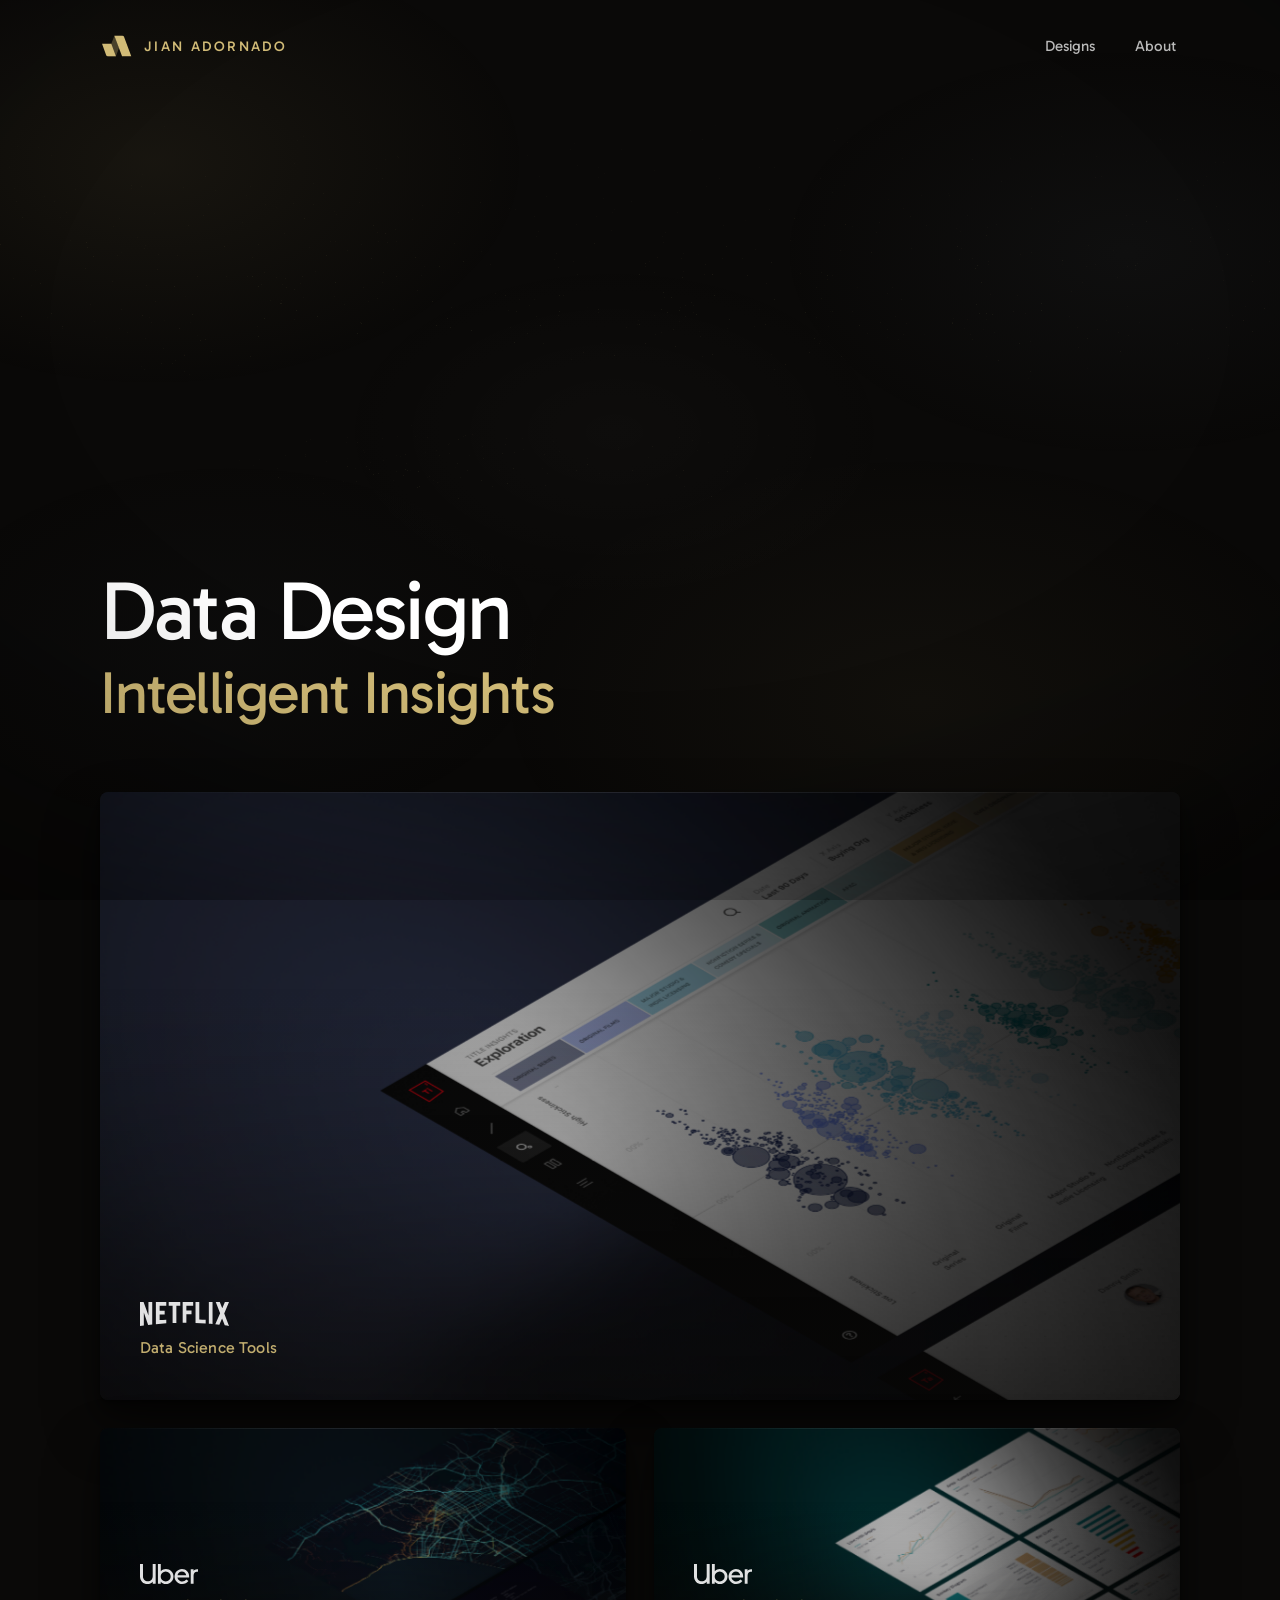
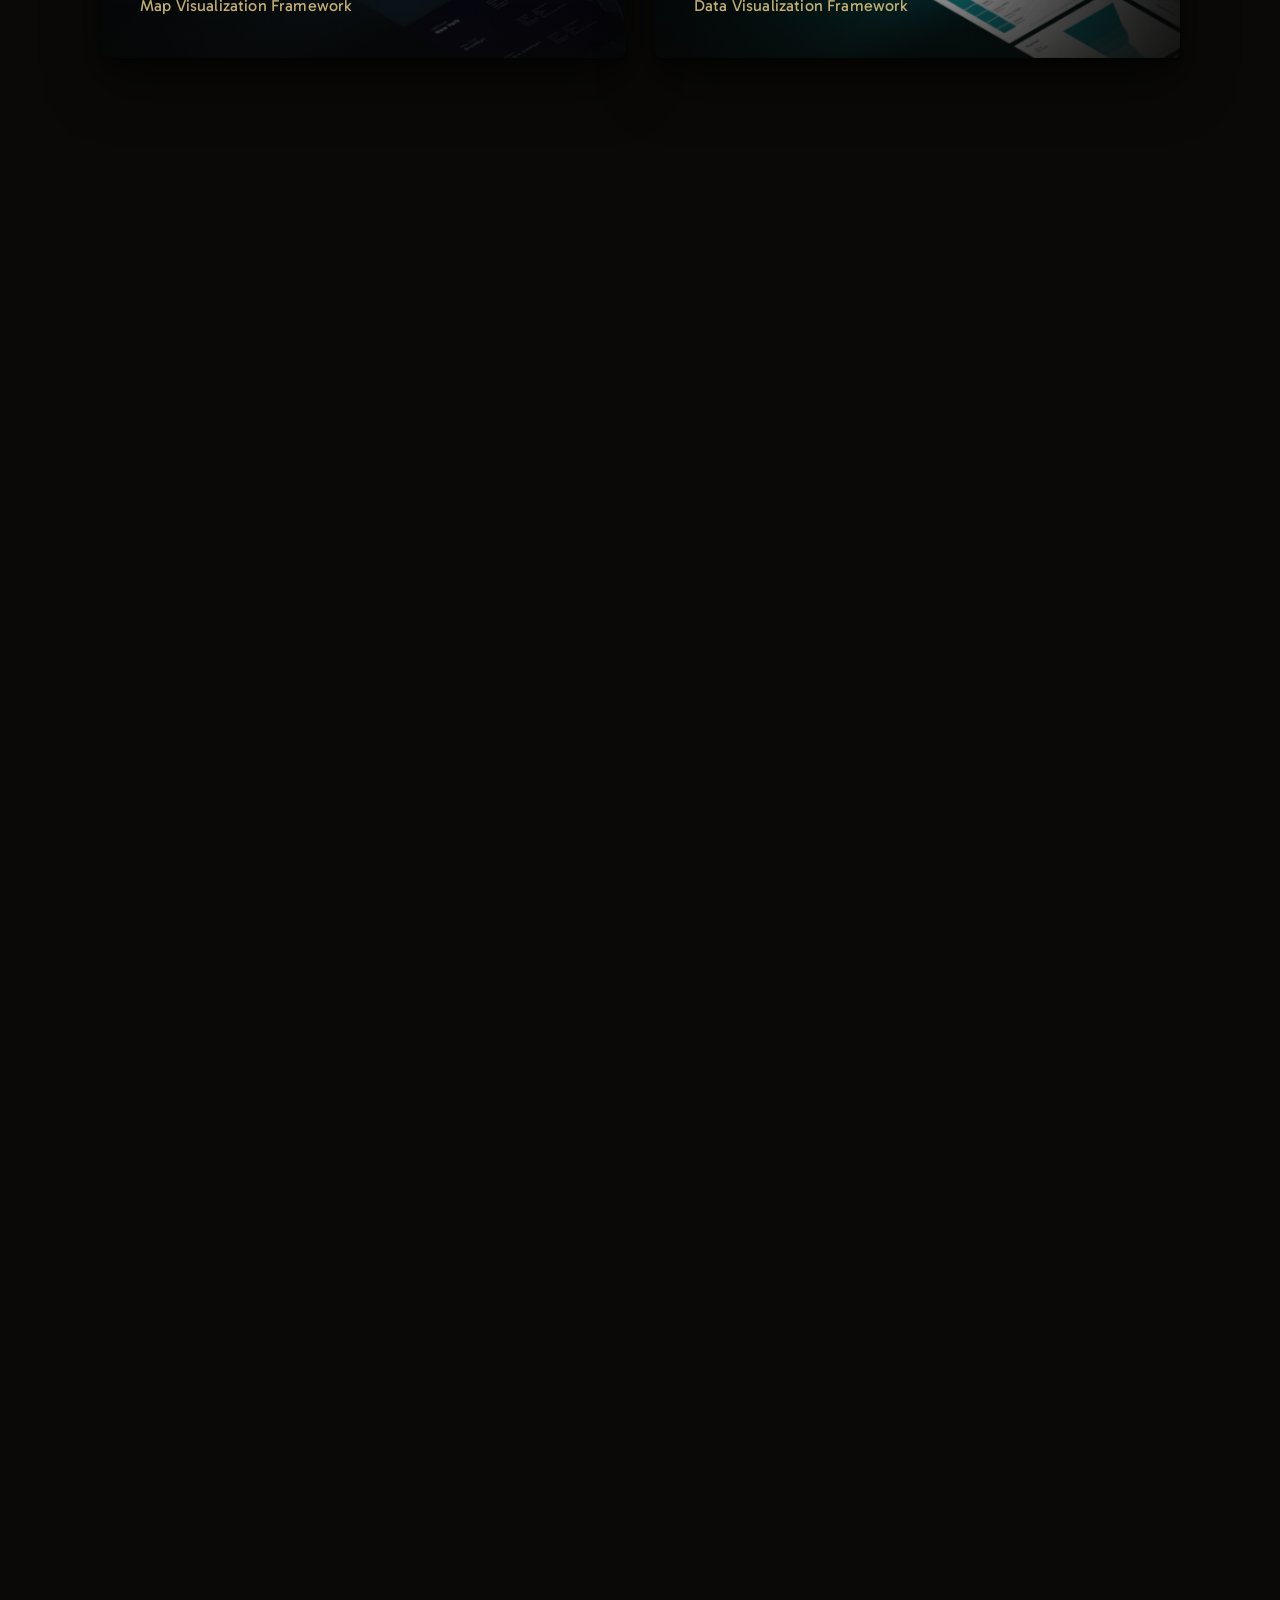
==== index.html @ a588a266 "Elegance: even the closing line and finish the logo row Balance the shared closing headline so the l" ====
<!doctype html>
<html lang="en">
<head>
  <meta charset="utf-8">
  <meta name="viewport" content="width=device-width, initial-scale=1">
  <title>Jian Adornado, Product Design: Data Visualization &amp; AI-Native Products</title>
  <meta name="description" content="Principal Product Designer specializing in data visualization and AI-native product design. Now at Ōura; previously led design at Netflix, Uber, and Amazon, turning complex data into clear, actionable insights.">
  <link rel="canonical" href="https://jianart.com/">
  <link rel="icon" href="./assets/img/SqNN7K6sQ9od4rxZ4x5qxdmnmo.svg">
  <meta property="og:type" content="website">
  <meta property="og:title" content="Jian Adornado, Product Design: Data Visualization &amp; AI-Native Products">
  <meta property="og:description" content="Principal Product Designer specializing in data visualization and AI-native product design. Now at Ōura; previously led design at Netflix, Uber, and Amazon, turning complex data into clear, actionable insights.">
  <meta name="author" content="Jian Adornado">
  <meta name="robots" content="index, follow, max-image-preview:large, max-snippet:-1, max-video-preview:-1">
  <meta name="theme-color" content="#0a0908">
  <meta property="og:url" content="https://jianart.com/">
  <meta property="og:site_name" content="Jian Adornado — Product Design">
  <meta property="og:locale" content="en_US">
  <meta property="og:image" content="https://jianart.com/assets/img/IVl3IW1j612sjHHngOHqxc5JTvQ.png">
  <meta property="og:image:alt" content="Jian Adornado, Product Design: Data Visualization &amp; AI-Native Products">
  <meta name="twitter:card" content="summary_large_image">
  <meta name="twitter:title" content="Jian Adornado, Product Design: Data Visualization &amp; AI-Native Products">
  <meta name="twitter:description" content="Principal Product Designer specializing in data visualization and AI-native product design. Now at Ōura; previously led design at Netflix, Uber, and Amazon, turning complex data into clear, actionable insights.">
  <meta name="twitter:image" content="https://jianart.com/assets/img/IVl3IW1j612sjHHngOHqxc5JTvQ.png">
  <link rel="alternate" type="text/plain" href="https://jianart.com/llms.txt" title="LLM-friendly site summary">
  <script type="application/ld+json">
{
    "@context": "https://schema.org",
    "@graph": [
      {
        "@type": "WebSite",
        "@id": "https://jianart.com/#website",
        "url": "https://jianart.com/",
        "name": "Jian Adornado — Product Design",
        "description": "Portfolio of data visualization and AI-native product design work by Jian Adornado.",
        "publisher": {"@id": "https://jianart.com/#person"},
        "inLanguage": "en-US"
      },
      {
        "@type": "Person",
        "@id": "https://jianart.com/#person",
        "name": "Jian Adornado",
        "url": "https://jianart.com/",
        "image": "https://jianart.com/assets/img/BVM6DSWJPtAZbFw5nSXjElplk6Q.svg",
        "jobTitle": "Principal Product Designer, Data Visualization",
        "worksFor": {"@type": "Organization", "name": "Ōura"},
        "description": "Product designer specializing in data visualization and AI-native product design, from monitoring dashboards to health insights. Experience across Netflix, Uber, Amazon, Dropbox, and Ōura.",
        "knowsAbout": [
          "Product design",
          "Data visualization",
          "Data products",
          "AI-native product design",
          "Human-AI interaction design",
          "Dashboard design",
          "Design systems",
          "Health data"
        ],
        "email": "mailto:jian@jianart.com"
      }
    ]
  }
  </script>
  <!-- Google tag (gtag.js) -->
  <script async src="https://www.googletagmanager.com/gtag/js?id=G-9888HFYBES"></script>
  <script src="./assets/js/analytics.js?v=events1"></script>
  <link rel="stylesheet" href="./assets/css/style.css?v=elegance2">
</head>
<body>
  <header class="nav">
    <a class="nav-brand" href="./">
      <img src="./assets/img/BVM6DSWJPtAZbFw5nSXjElplk6Q.svg" alt="Jian Adornado logo" width="34" height="34">
      <span>JIAN ADORNADO</span>
    </a>
    <nav class="nav-links" aria-label="Primary">
      <a href="./" aria-current="page">Designs</a>
      <a href="./about/">About</a>
    </nav>
  </header>
  <main>
    <section class="container hero hero--cinema">
      <h1>
        <span class="hero-line reveal" style="--reveal-delay: 0ms">Data Design</span>
        <span class="hero-line hero-line--gold reveal" style="--reveal-delay: 140ms">Intelligent Insights</span>
      </h1>
    </section>
    <section class="container project-grid">
      <a class="project-card wide reveal" href="./designs/netflix-data-science/" style="--ar: 16 / 9; --reveal-delay: 380ms">
        <img class="cover" src="./assets/img/IVl3IW1j612sjHHngOHqxc5JTvQ.png" alt="Netflix Data Science Tools - Jian Adornado" loading="lazy">
        <span class="project-card-label">
          <img src="./assets/img/2TqVbkn4JuQSVoqbXAAGI3f9o.svg" alt="">
          <span>Data Science Tools</span>
        </span>
      </a>
      <a class="project-card reveal" href="./designs/uber-map-visualization-design-framework/" style="--ar: 16 / 7; --reveal-delay: 480ms">
        <img class="cover" src="./assets/img/pGGVfDHf1UlPlDqi67mzXRGTo.png" alt="Uber Map Visualization Framework - Jian Adornado" loading="lazy">
        <span class="project-card-label">
          <img src="./assets/img/AoIZWPYc0eyfwmUZPqj6jH8xokY.svg" alt="">
          <span>Map Visualization Framework</span>
        </span>
      </a>
      <a class="project-card reveal" href="./designs/uber-data-visualization-design-framework/" style="--ar: 16 / 7; --reveal-delay: 560ms">
        <img class="cover" src="./assets/img/z8hft8izbxej0CqC7CPLTZDX8Y.png" alt="Uber Data Visualization Framework - Jian Adornado" loading="lazy">
        <span class="project-card-label">
          <img src="./assets/img/AoIZWPYc0eyfwmUZPqj6jH8xokY.svg" alt="">
          <span>Data Visualization Framework</span>
        </span>
      </a>
      <a class="project-card reveal" href="./designs/uber-data-intelligence/" style="--ar: 16 / 7; --reveal-delay: 0ms">
        <img class="cover" src="./assets/img/qZbMtYINJJOcAQAdmisQoMaQdo.png" alt="Uber Data Intelligence Platform - Jian Adornado" loading="lazy">
        <span class="project-card-label">
          <img src="./assets/img/AoIZWPYc0eyfwmUZPqj6jH8xokY.svg" alt="">
          <span>Data Intelligence Platform</span>
        </span>
      </a>
      <a class="project-card reveal" href="./designs/uber-autonomous-vehicles/" style="--ar: 16 / 7; --reveal-delay: 80ms">
        <img class="cover" src="./assets/img/ECPqSepYIInQRyj7ZT7SYRqBcHc.png" alt="Uber Advanced Technologies Platform - Jian Adornado" loading="lazy">
        <span class="project-card-label">
          <img src="./assets/img/AoIZWPYc0eyfwmUZPqj6jH8xokY.svg" alt="">
          <span>Advanced Technologies Platform</span>
        </span>
      </a>
      <a class="project-card reveal" href="./designs/amazon-appstore/" style="--ar: 16 / 7; --reveal-delay: 0ms">
        <img class="cover" src="./assets/img/KC50CI1VN61cnBWu44ya6y2I.png" alt="Amazon Appstore - Jian Adornado" loading="lazy">
        <span class="project-card-label">
          <img src="./assets/img/TzZUysZiSjbNUd0Qr3ba0Ir9k.svg" alt="">
          <span>Appstore</span>
        </span>
      </a>
      <a class="project-card reveal" href="./designs/dropbox-sync/" style="--ar: 16 / 7; --reveal-delay: 80ms">
        <img class="cover" src="./assets/img/uvVMV71xiD4GmbVsW7gmYqYyxKI.png" alt="Dropbox Sync Engine - Jian Adornado" loading="lazy">
        <span class="project-card-label">
          <img src="./assets/img/iSiUJ8Pf86E2O4FCF0bZwAfaCc.svg" alt="">
          <span>Sync Engine</span>
        </span>
      </a>
      <a class="project-card reveal" href="./designs/exchange-funds/" style="--ar: 16 / 7; --reveal-delay: 0ms">
        <img class="cover" src="./assets/img/CB1zrLh38dNNBLUA9n3YtmACSrM.png" alt="Exchange Funds - Jian Adornado" loading="lazy">
        <span class="project-card-label">
          <img src="./assets/img/6ywx5PBMBfuBV6TLf2mYcUYGI8.png" alt="">
          <span>Exchange Funds</span>
        </span>
      </a>
      <a class="project-card reveal" href="./designs/motive/" style="--ar: 16 / 7; --reveal-delay: 80ms">
        <img class="cover" src="./assets/img/UZ4u6zfS0GzOa8jyQUqVsAGJW9Y.png" alt="Motive Technologies - Jian Adornado" loading="lazy">
        <span class="project-card-label">
          <img src="./assets/img/Xju3qJkVGlCbMig1fsT1JrUkM.png" alt="">
          <span>Motive Technologies</span>
        </span>
      </a>
      <a class="project-card wide reveal" href="./designs/forex-trading-platform/" style="--ar: 16 / 3.5; --reveal-delay: 0ms">
        <img class="cover" src="./assets/img/M4VJwNG2IpHsMrwJYko4XLGas.png" alt="Forex Trading Platform - Jian Adornado" loading="lazy">
        <span class="project-card-label">
          <img src="./assets/img/A2gCLVKfAIZhcGCuJejWxleJC0E.svg" alt="">
          <span>Forex Trading Platform</span>
        </span>
      </a>
    </section>
  <footer class="container cta reveal">
    <h2>Let’s build something clear from complex data.</h2>
    <a class="btn" href="mailto:jian@jianart.com">Start a conversation</a>
    <p class="copyright">© 2026 Jian Adornado, Data Product Design. All rights reserved. · <a href="https://maps.jianart.com/">Maps</a></p>
  </footer>
  </main>
  <script src="./assets/js/data-weather.js?v=lab41" defer></script>
  <script src="./assets/js/reveal.js?v=maps1" defer></script>
</body>
</html>
---- assets/css/style.css ----
/* Jian Adornado — Product Design Portfolio
   Recreated from a Framer site. Design tokens reverse-engineered from
   computed styles: Gabarito type, near-black canvas, warm gold accent. */

@import url('https://fonts.googleapis.com/css2?family=Gabarito:wght@400;500;600;700&display=swap');

:root {
  --bg: #0a0908;
  --text: #ffffff;
  --text-secondary: rgba(255, 255, 255, 0.72);
  --muted: #7a7a7a;
  --gold: #d1bb77;
  --font: 'Gabarito', sans-serif;

  --container-max: 1440px;
  --container-pad: 100px;
  --grid-gap: 16px;
  --radius: 8px;
  --nav-height: 82px;
}

@media (max-width: 1100px) {
  :root {
    --container-pad: 56px;
    --grid-gap: 14px;
  }
}

@media (max-width: 800px) {
  :root {
    --container-pad: 32px;
    --grid-gap: 12px;
    --nav-height: 72px;
  }
}

@media (max-width: 480px) {
  :root {
    --container-pad: 16px;
    --grid-gap: 10px;
    --nav-height: 64px;
  }
}

* {
  box-sizing: border-box;
}

html, body {
  margin: 0;
  padding: 0;
  overflow-x: clip;
}

/* Soft vignette — fixed over the page, under the nav (gentler over hero band) */
html::after {
  content: '';
  position: fixed;
  inset: 0;
  z-index: 40;
  pointer-events: none;
  background: radial-gradient(
    ellipse 88% 78% at 50% 36%,
    transparent 52%,
    rgba(0, 0, 0, 0.14) 78%,
    rgba(0, 0, 0, 0.42) 100%
  );
}

body {
  background: var(--bg);
  color: var(--text-secondary);
  font-family: var(--font);
  font-size: 16px;
  line-height: 1.5;
  -webkit-font-smoothing: antialiased;
  -moz-osx-font-smoothing: grayscale;
  position: relative;
  min-height: 100vh;
}

/* Subtle dotted field — soft gold, strongest from the top */
body::before {
  content: '';
  position: fixed;
  inset: 0;
  z-index: -1;
  pointer-events: none;
  background-image: radial-gradient(
    circle,
    rgba(209, 187, 119, 0.22) 0.45px,
    transparent 1px
  );
  background-size: 16px 16px;
  background-position: 0 0;
  mix-blend-mode: screen;
  -webkit-mask-image: linear-gradient(
    to bottom,
    #000 0%,
    #000 22%,
    rgba(0, 0, 0, 0.45) 48%,
    transparent 78%
  );
  mask-image: linear-gradient(
    to bottom,
    #000 0%,
    #000 22%,
    rgba(0, 0, 0, 0.45) 48%,
    transparent 78%
  );
  animation: dot-drift 120s linear infinite;
  transform: translate3d(0, var(--parallax-y, 0px), 0);
  will-change: transform;
}

/* Soft ambient glows — sparse, dark, elegant */
body::after {
  content: '';
  position: fixed;
  inset: 0;
  z-index: -1;
  pointer-events: none;
  background:
    radial-gradient(
      ellipse 42% 36% at 12% 18%,
      rgba(209, 187, 119, 0.07) 0%,
      transparent 70%
    ),
    radial-gradient(
      ellipse 38% 32% at 88% 28%,
      rgba(120, 140, 160, 0.05) 0%,
      transparent 72%
    ),
    radial-gradient(
      ellipse 48% 40% at 72% 78%,
      rgba(209, 187, 119, 0.045) 0%,
      transparent 70%
    ),
    radial-gradient(
      ellipse 36% 30% at 18% 72%,
      rgba(90, 110, 130, 0.04) 0%,
      transparent 70%
    ),
    radial-gradient(
      ellipse 30% 26% at 48% 48%,
      rgba(255, 255, 255, 0.02) 0%,
      transparent 75%
    );
  animation: glow-drift 28s ease-in-out infinite alternate;
}

@keyframes dot-drift {
  from { background-position: 0 0; }
  to { background-position: 160px 160px; }
}

@keyframes glow-drift {
  from {
    opacity: 0.75;
    transform: translate3d(0, 0, 0) scale(1);
  }
  to {
    opacity: 1;
    transform: translate3d(-1.5%, 1%, 0) scale(1.03);
  }
}

/* Hero field canvas — data-weather.js (was force-atlas / chart playlist) */
.dot-links {
  position: fixed;
  inset: 0;
  z-index: -1; /* behind title, copy, and imagery */
  pointer-events: none;
  mix-blend-mode: screen;
}

/* Quiet the ambient CSS dots so the topographic field is the weather */
body.has-data-weather::before {
  display: none;
}

body.has-data-weather::after {
  animation: none;
}

@media (prefers-reduced-motion: reduce) {
  body::before,
  body::after {
    animation: none;
  }
}

h1, h2, h3, p, figure {
  margin: 0;
}

a {
  color: inherit;
  text-decoration: none;
}

img {
  display: block;
  max-width: 100%;
}

.container {
  max-width: var(--container-max);
  margin: 0 auto;
  padding: 0 var(--container-pad);
  padding-left: max(var(--container-pad), env(safe-area-inset-left));
  padding-right: max(var(--container-pad), env(safe-area-inset-right));
}

/* ---------- Nav ---------- */

.nav {
  position: fixed;
  top: 0;
  left: 0;
  right: 0;
  z-index: 100;
  padding: 24px var(--container-pad);
  padding-left: max(var(--container-pad), env(safe-area-inset-left));
  padding-right: max(var(--container-pad), env(safe-area-inset-right));
  display: flex;
  align-items: center;
  justify-content: space-between;
  gap: 16px;
  background: transparent;
  border-bottom: 1px solid transparent;
  backdrop-filter: none;
  -webkit-backdrop-filter: none;
  transition:
    background 0.4s ease,
    backdrop-filter 0.4s ease,
    border-color 0.4s ease,
    padding 0.4s ease;
  animation: nav-fade 1s cubic-bezier(0.16, 1, 0.3, 1) both;
}

.nav.is-scrolled {
  padding-top: 18px;
  padding-bottom: 18px;
  background: rgba(10, 9, 8, 0.45);
  backdrop-filter: blur(10px) saturate(1.05);
  -webkit-backdrop-filter: blur(10px) saturate(1.05);
  border-bottom-color: rgba(255, 255, 255, 0.04);
}

@keyframes nav-fade {
  from { opacity: 0; }
  to { opacity: 1; }
}

.nav-brand {
  display: flex;
  align-items: center;
  gap: 10px;
  min-width: 0;
  min-height: 44px;
  transition: opacity 0.3s ease;
}

.nav-brand:hover {
  opacity: 0.78;
}

.nav-brand img {
  width: 34px;
  height: 34px;
  flex-shrink: 0;
}

.nav-brand span {
  font-size: 14px;
  font-weight: 500;
  letter-spacing: 2.4px;
  color: var(--gold);
  white-space: nowrap;
}

.nav-links {
  display: flex;
  align-items: center;
  gap: 32px;
  flex-shrink: 0;
}

.nav-links a {
  font-size: 15px;
  font-weight: 400;
  color: var(--text-secondary);
  transition: color 0.25s ease;
  display: inline-flex;
  align-items: center;
  min-height: 44px;
  padding: 8px 4px;
}

.nav-links a:hover {
  color: var(--text);
}

@media (max-width: 800px) {
  .nav {
    padding-top: 18px;
    padding-bottom: 18px;
  }

  .nav.is-scrolled {
    padding-top: 14px;
    padding-bottom: 14px;
  }

  .nav-links {
    gap: 20px;
  }

  .nav-brand span {
    letter-spacing: 1.6px;
    font-size: 13px;
  }
}

@media (max-width: 480px) {
  .nav-brand {
    min-width: 44px;
  }
  .nav-brand span { display: none; }
  .nav-brand img {
    width: 30px;
    height: 30px;
  }
  .nav-links {
    gap: 16px;
  }
  .nav-links a {
    font-size: 14px;
  }
}

@media (prefers-reduced-motion: reduce) {
  .nav { animation: none; }
}

/* ---------- Hero ---------- */

.hero {
  padding-top: calc(var(--nav-height) + 48px);
  padding-bottom: clamp(40px, 6vw, 64px);
}

/* Home: the hero fills the screen; only the top of the first card peeks */
.hero--cinema {
  --peek: clamp(88px, 12vh, 140px);
  --hero-floor: 300px;
  min-height: max(var(--hero-floor), calc(100vh - var(--peek)));
  min-height: max(var(--hero-floor), calc(100dvh - var(--peek)));
  display: flex;
  flex-direction: column;
  justify-content: flex-end;
  padding-top: calc(var(--nav-height) + 16px);
  padding-bottom: clamp(32px, 5vw, 72px);
}

.hero h1 {
  font-size: clamp(34px, 7vw, 83px);
  font-weight: 400;
  line-height: 1.15;
  letter-spacing: -0.03em;
  color: var(--text);
  transition: opacity 0.35s ease, transform 0.45s cubic-bezier(0.22, 1, 0.36, 1);
}

@media (max-width: 800px) {
  .hero {
    padding-bottom: 28px;
  }

  .hero--cinema {
    --hero-floor: 260px;
    padding-bottom: 24px;
  }
}

@media (max-width: 480px) {
  .hero {
    padding-bottom: 20px;
  }

  .hero--cinema {
    --hero-floor: 220px;
    padding-bottom: 20px;
  }

  .hero h1 {
    letter-spacing: -0.02em;
  }
}

.hero.is-fading h1 {
  opacity: 0;
  transform: translateY(-12px);
  pointer-events: none;
}

.hero-line {
  display: block;
}

.hero h1 .muted,
.hero-line.muted {
  color: var(--muted);
}

.hero-line--gold {
  color: var(--gold);
  font-size: 0.72em;
  letter-spacing: -0.025em;
}

.hero-lede {
  margin-top: 32px;
  max-width: 720px;
  font-size: 16px;
  color: var(--text-secondary);
}

.hero-lede + .hero-lede {
  margin-top: 16px;
}

/* Case studies: the intro follows the cinema hero and is what peeks */
.case-intro .hero-lede:first-child {
  margin-top: 0;
}

/* About: logos follow the cinema hero and are what peeks */
.about-body .logo-row {
  padding-top: 0;
}

/* ---------- Project grid (home) ---------- */

.project-grid {
  display: grid;
  grid-template-columns: 1fr 1fr;
  gap: 28px;
  padding-bottom: 120px;
}

.project-card {
  position: relative;
  display: block;
  border-radius: var(--radius);
  overflow: hidden;
  isolation: isolate;
  aspect-ratio: var(--ar, 16 / 7);
  background: rgba(18, 17, 15, 0.62);
  border: none;
  border-bottom: none;
  box-shadow:
    0 2px 4px rgba(0, 0, 0, 0.35),
    0 10px 20px rgba(0, 0, 0, 0.32),
    0 28px 56px rgba(0, 0, 0, 0.42);
  backdrop-filter: blur(18px) saturate(1.15);
  -webkit-backdrop-filter: blur(18px) saturate(1.15);
  transition:
    box-shadow 0.75s cubic-bezier(0.16, 1, 0.3, 1);
}

.project-card.wide {
  grid-column: 1 / -1;
}

.project-card:hover,
.project-card:focus-visible {
  box-shadow:
    0 4px 8px rgba(0, 0, 0, 0.35),
    0 14px 28px rgba(0, 0, 0, 0.4),
    0 28px 52px rgba(0, 0, 0, 0.42);
}

.project-card img.cover {
  width: 100%;
  height: 100%;
  object-fit: cover;
  object-position: center;
  transform: scale(1.001) translateZ(0);
  transform-origin: 50% 42%;
  backface-visibility: hidden;
  opacity: 0.93;
  /* slight image recess so the glass rim reads as a front pane */
  filter: brightness(0.97) contrast(1.02);
  transition:
    transform 1.45s cubic-bezier(0.16, 1, 0.3, 1),
    filter 1.1s cubic-bezier(0.22, 1, 0.36, 1),
    opacity 0.7s ease;
}

.project-card:hover img.cover,
.project-card:focus-visible img.cover {
  transform: scale(1.07) translateZ(0);
  filter: brightness(1.07) contrast(1.04) saturate(1.05);
  opacity: 1;
}

.project-card:focus-visible {
  outline: 1px solid rgba(209, 187, 119, 0.45);
  outline-offset: 3px;
}

/* Top white gradient shine */
.project-card::before {
  content: '';
  position: absolute;
  inset: 0;
  z-index: 1;
  pointer-events: none;
  border-radius: inherit;
  background:
    linear-gradient(
      90deg,
      transparent 0%,
      rgba(255, 255, 255, 0.02) 8%,
      rgba(255, 255, 255, 0.07) 28%,
      rgba(255, 255, 255, 0.1) 50%,
      rgba(255, 255, 255, 0.07) 72%,
      rgba(255, 255, 255, 0.02) 92%,
      transparent 100%
    ) top center / 100% 1px no-repeat;
  opacity: 1;
  transition: background 0.9s ease;
}

.project-card:hover::before,
.project-card:focus-visible::before {
  background:
    linear-gradient(
      90deg,
      transparent 0%,
      rgba(255, 255, 255, 0.02) 8%,
      rgba(255, 255, 255, 0.07) 28%,
      rgba(255, 255, 255, 0.1) 50%,
      rgba(255, 255, 255, 0.07) 72%,
      rgba(255, 255, 255, 0.02) 92%,
      transparent 100%
    ) top center / 100% 1px no-repeat,
    radial-gradient(
      ellipse 90% 80% at 50% 30%,
      transparent 30%,
      rgba(0, 0, 0, 0.36) 100%
    );
}

/* Bottom gradient for label legibility */
.project-card::after {
  content: '';
  position: absolute;
  inset: 0;
  z-index: 1;
  pointer-events: none;
  background: linear-gradient(
    to top,
    rgba(10, 9, 8, 0.58) 0%,
    rgba(10, 9, 8, 0.18) 38%,
    transparent 68%
  );
  transition: background 0.9s cubic-bezier(0.22, 1, 0.36, 1), opacity 0.9s ease;
}

.project-card:hover::after,
.project-card:focus-visible::after {
  background: linear-gradient(
    to top,
    rgba(10, 9, 8, 0.88) 0%,
    rgba(10, 9, 8, 0.4) 34%,
    transparent 72%
  );
}

.project-card-label {
  position: absolute;
  left: 40px;
  bottom: 40px;
  z-index: 2;
  display: flex;
  flex-direction: column;
  gap: 10px;
}

.project-card-label img {
  height: 24px;
  width: auto;
  max-width: 110px;
  object-fit: contain;
  object-position: left bottom;
  opacity: 0.88;
  transition: opacity 0.7s ease;
}

.project-card:hover .project-card-label img,
.project-card:focus-visible .project-card-label img {
  opacity: 1;
}

.project-card-label img[src*="AoIZWPYc0eyfwmUZPqj6jH8xokY"] {
  height: 20px;
}

.project-card-label img[src*="6ywx5PBMBfuBV6TLf2mYcUYGI8"],
.project-card-label img[src*="A2gCLVKfAIZhcGCuJejWxleJC0E"] {
  height: 34px;
  max-width: none;
}

.project-card-label span {
  font-size: 16px;
  letter-spacing: 0.01em;
  color: var(--gold);
  opacity: 0.92;
  transition: opacity 0.7s ease;
}

.project-card:hover .project-card-label span,
.project-card:focus-visible .project-card-label span {
  opacity: 1;
}

@media (max-width: 900px) {
  .project-grid {
    grid-template-columns: 1fr;
    padding-bottom: 80px;
    gap: 32px;
  }

  .project-card,
  .project-card.wide {
    aspect-ratio: 16 / 10;
  }

  .project-card-label {
    left: 36px;
    bottom: 36px;
    gap: 10px;
  }
}

@media (max-width: 480px) {
  .project-grid {
    padding-bottom: 56px;
    gap: 28px;
  }

  .project-card,
  .project-card.wide {
    aspect-ratio: 4 / 3;
    border-radius: 6px;
  }

  .project-card-label {
    left: 32px;
    bottom: 32px;
    gap: 10px;
  }

  .project-card-label img {
    height: 20px;
    max-width: 96px;
  }

  .project-card-label img[src*="AoIZWPYc0eyfwmUZPqj6jH8xokY"] {
    height: 17px;
  }

  .project-card-label img[src*="6ywx5PBMBfuBV6TLf2mYcUYGI8"],
  .project-card-label img[src*="A2gCLVKfAIZhcGCuJejWxleJC0E"] {
    height: 28px;
  }

  .project-card-label span {
    font-size: 15px;
  }

  /* Touch devices: keep hover motion gentle */
  .project-card:hover img.cover {
    transform: scale(1.03) translateZ(0);
  }
}

@media (hover: none) {
  .project-card:hover {
    box-shadow:
      0 2px 4px rgba(0, 0, 0, 0.35),
      0 10px 20px rgba(0, 0, 0, 0.32),
      0 28px 56px rgba(0, 0, 0, 0.42);
  }

  .project-card:hover img.cover {
    transform: scale(1.001) translateZ(0);
    filter: brightness(0.97) contrast(1.02);
    opacity: 0.93;
  }

  .project-card:active img.cover {
    transform: scale(1.025) translateZ(0);
  }
}

@media (prefers-reduced-motion: reduce) {
  .project-card,
  .project-card img.cover,
  .project-card::before,
  .project-card::after,
  .project-card-label img,
  .project-card-label span {
    transition: none;
  }

  .project-card:hover img.cover,
  .project-card:focus-visible img.cover,
  .project-card:active img.cover {
    transform: scale(1.001) translateZ(0);
    filter: none;
  }
}

/* ---------- Case study page ---------- */

.content-col {
  max-width: 868px;
}

.section-heading {
  font-size: 22px;
  font-weight: 400;
  color: var(--text);
  margin-bottom: 40px;
}

.feature-grid {
  display: grid;
  grid-template-columns: 1fr 1fr;
  gap: 30px 30px;
  padding-top: 64px;
}

.feature img {
  width: 100%;
  aspect-ratio: 605 / 286;
  object-fit: cover;
  border-radius: var(--radius);
  transition: transform 0.6s cubic-bezier(0.16, 1, 0.3, 1);
}

.feature:hover img {
  transform: scale(1.015);
}

.feature h2 {
  margin-top: 24px;
  font-size: 20px;
  font-weight: 400;
  color: var(--text);
}

.feature p {
  margin-top: 10px;
  font-size: 16px;
  color: var(--text-secondary);
}

.gallery-section {
  padding-top: 96px;
}

.gallery {
  display: grid;
  grid-template-columns: 1fr 1fr;
  gap: 30px;
}

.gallery img {
  width: 100%;
  aspect-ratio: 605 / 286;
  object-fit: cover;
  border-radius: var(--radius);
  transition: transform 0.6s cubic-bezier(0.16, 1, 0.3, 1);
}

.gallery img:hover {
  transform: scale(1.015);
}

.notables-section {
  padding-top: 96px;
}

.notables-grid {
  display: grid;
  grid-template-columns: 1fr 1fr;
  gap: 40px 30px;
}

.notables-grid h3 {
  font-size: 20px;
  font-weight: 400;
  color: var(--text);
}

.notables-grid p {
  margin-top: 10px;
  font-size: 16px;
  color: var(--text-secondary);
}

@media (max-width: 800px) {
  .section-heading {
    font-size: 20px;
    margin-bottom: 28px;
  }

  .feature-grid,
  .gallery-section,
  .notables-section {
    padding-top: 64px;
  }

  .feature-grid,
  .gallery {
    gap: 20px;
  }

  .notables-grid {
    gap: 28px 20px;
  }
}

@media (max-width: 700px) {
  .feature-grid,
  .gallery,
  .notables-grid {
    grid-template-columns: 1fr;
  }

  .feature h2,
  .notables-grid h3 {
    font-size: 18px;
  }

  .feature p,
  .notables-grid p,
  .about-bio p {
    font-size: 15px;
    line-height: 1.6;
  }
}

/* ---------- About page ---------- */

.about-hero h1:first-child {
  font-size: clamp(32px, 6vw, 56px);
  font-weight: 400;
  /* 56px sits in the 40–60px step, not the −0.03em step the home title uses above ~64px. */
  letter-spacing: -0.02em;
  color: var(--gold);
}

.about-hero .statement {
  margin-top: 20px;
  font-size: clamp(24px, 4.5vw, 44px);
  font-weight: 400;
  line-height: 1.3;
  letter-spacing: -0.02em;
  color: var(--text);
  max-width: 900px;
}

@media (max-width: 800px) {
  .about-hero .statement {
    letter-spacing: 0;
  }
}

.logo-row {
  display: grid;
  grid-template-columns: repeat(5, 1fr);
  gap: 28px;
  padding: clamp(40px, 8vw, 72px) 0;
}

.logo-card {
  position: relative;
  display: flex;
  align-items: center;
  justify-content: center;
  aspect-ratio: 2 / 1;
  min-height: 64px;
  overflow: hidden;
  isolation: isolate;
  background: #0c0b0a;
  border: none;
  border-radius: 3px;
  box-shadow: none;
  backdrop-filter: none;
  -webkit-backdrop-filter: none;
}

.logo-card::before {
  content: "";
  position: absolute;
  inset: -12%;
  z-index: 0;
  pointer-events: none;
  border-radius: inherit;
  background:
    radial-gradient(ellipse var(--blob-a-size, 70% 80%) at var(--blob-a-pos, 30% 35%), var(--brand-a), transparent 68%),
    radial-gradient(ellipse var(--blob-b-size, 75% 70%) at var(--blob-b-pos, 78% 72%), var(--brand-b), transparent 65%),
    linear-gradient(var(--wash-angle, 155deg), rgba(255, 255, 255, 0.04), rgba(255, 255, 255, 0.01));
  background-size: 220% 220%, 240% 240%, 100% 100%;
  background-position: var(--pos-start, 0% 40%, 100% 60%, 0 0);
  animation: var(--grad-anim, logo-grad-drift-a) var(--grad-dur, 9s) ease-in-out infinite alternate;
  animation-delay: var(--grad-delay, 0s);
}

.logo-card::after {
  content: "";
  position: absolute;
  inset: 0;
  z-index: 1;
  pointer-events: none;
  border-radius: inherit;
  /* Dense pin-dot grid — sized so it stays visible on retina */
  background-image: radial-gradient(
    circle at center,
    rgba(255, 248, 230, 0.02) 0,
    rgba(255, 248, 230, 0.02) 0.9px,
    transparent 1.1px
  );
  background-size: 4.5px 4.5px;
  background-repeat: repeat;
  opacity: 1;
}

/* Dim brand washes + unique direction / motion per card */
.logo-card--oura {
  --brand-a: rgba(56, 178, 172, 0.2);
  --brand-b: rgba(28, 110, 118, 0.14);
  --wash-angle: 128deg;
  --blob-a-pos: 18% 72%;
  --blob-b-pos: 82% 22%;
  --blob-a-size: 85% 65%;
  --blob-b-size: 60% 90%;
  --grad-anim: logo-grad-drift-a;
  --grad-dur: 9s;
  --grad-delay: -1.2s;
}
.logo-card--netflix {
  --brand-a: rgba(185, 28, 36, 0.22);
  --brand-b: rgba(110, 12, 18, 0.16);
  --wash-angle: 212deg;
  --blob-a-pos: 78% 18%;
  --blob-b-pos: 22% 88%;
  --blob-a-size: 65% 90%;
  --blob-b-size: 90% 55%;
  --grad-anim: logo-grad-drift-b;
  --grad-dur: 10.5s;
  --grad-delay: -4.1s;
}
.logo-card--uber {
  --brand-a: rgba(120, 130, 145, 0.18);
  --brand-b: rgba(55, 62, 72, 0.14);
  --wash-angle: 48deg;
  --blob-a-pos: 42% 12%;
  --blob-b-pos: 58% 92%;
  --blob-a-size: 95% 50%;
  --blob-b-size: 70% 80%;
  --grad-anim: logo-grad-drift-c;
  --grad-dur: 8s;
  --grad-delay: -6.8s;
}
.logo-card--amazon {
  --brand-a: rgba(200, 122, 20, 0.2);
  --brand-b: rgba(120, 70, 10, 0.14);
  --wash-angle: 305deg;
  --blob-a-pos: 88% 58%;
  --blob-b-pos: 8% 38%;
  --blob-a-size: 55% 95%;
  --blob-b-size: 80% 60%;
  --grad-anim: logo-grad-drift-d;
  --grad-dur: 11s;
  --grad-delay: -2.6s;
}
.logo-card--dropbox {
  --brand-a: rgba(20, 90, 210, 0.2);
  --brand-b: rgba(12, 50, 120, 0.15);
  --wash-angle: 168deg;
  --blob-a-pos: 30% 48%;
  --blob-b-pos: 70% 28%;
  --blob-a-size: 75% 75%;
  --blob-b-size: 95% 70%;
  --grad-anim: logo-grad-drift-e;
  --grad-dur: 9.5s;
  --grad-delay: -7.4s;
}

@keyframes logo-grad-drift-a {
  0% {
    background-position: 0% 80%, 100% 15%, 0 0;
    transform: translate3d(-3%, 2%, 0) scale(1.02) rotate(-1deg);
  }
  50% {
    background-position: 60% 10%, 30% 90%, 0 0;
    transform: translate3d(2%, -2%, 0) scale(1.08) rotate(1deg);
  }
  100% {
    background-position: 95% 55%, 5% 40%, 0 0;
    transform: translate3d(-1%, 3%, 0) scale(1.05) rotate(-0.5deg);
  }
}

@keyframes logo-grad-drift-b {
  0% {
    background-position: 100% 0%, 0% 100%, 0 0;
    transform: translate3d(3%, -2%, 0) scale(1.04) rotate(1.5deg);
  }
  50% {
    background-position: 20% 70%, 85% 25%, 0 0;
    transform: translate3d(-3%, 2%, 0) scale(1.1) rotate(-1deg);
  }
  100% {
    background-position: 45% 95%, 55% 5%, 0 0;
    transform: translate3d(2%, 1%, 0) scale(1.06) rotate(0.8deg);
  }
}

@keyframes logo-grad-drift-c {
  0% {
    background-position: 40% 0%, 60% 100%, 0 0;
    transform: translate3d(0%, -3%, 0) scale(1.03) rotate(0deg);
  }
  50% {
    background-position: 90% 40%, 10% 55%, 0 0;
    transform: translate3d(3%, 1%, 0) scale(1.09) rotate(2deg);
  }
  100% {
    background-position: 10% 85%, 95% 20%, 0 0;
    transform: translate3d(-2%, 2%, 0) scale(1.05) rotate(-1.5deg);
  }
}

@keyframes logo-grad-drift-d {
  0% {
    background-position: 85% 40%, 10% 60%, 0 0;
    transform: translate3d(2%, 2%, 0) scale(1.02) rotate(-2deg);
  }
  50% {
    background-position: 15% 15%, 80% 90%, 0 0;
    transform: translate3d(-3%, -1%, 0) scale(1.11) rotate(1deg);
  }
  100% {
    background-position: 50% 95%, 40% 5%, 0 0;
    transform: translate3d(1%, -3%, 0) scale(1.07) rotate(-0.5deg);
  }
}

@keyframes logo-grad-drift-e {
  0% {
    background-position: 25% 50%, 75% 30%, 0 0;
    transform: translate3d(-2%, -1%, 0) scale(1.05) rotate(1deg);
  }
  50% {
    background-position: 80% 85%, 15% 10%, 0 0;
    transform: translate3d(3%, 3%, 0) scale(1.02) rotate(-2deg);
  }
  100% {
    background-position: 5% 20%, 95% 70%, 0 0;
    transform: translate3d(-1%, 1%, 0) scale(1.09) rotate(0.5deg);
  }
}

@media (prefers-reduced-motion: reduce) {
  .logo-card::before {
    animation: none;
    transform: none;
  }
}

.logo-card img {
  position: relative;
  z-index: 2;
  height: auto;
  width: auto;
  max-height: 22px;
  max-width: 55%;
  object-fit: contain;
  opacity: 0.95;
}

@media (max-width: 1100px) {
  .logo-row {
    display: flex;
    flex-wrap: wrap;
    justify-content: center;
  }

  .logo-card {
    flex: 0 0 calc((100% - 56px) / 3);
    width: calc((100% - 56px) / 3);
  }
}

@media (max-width: 700px) {
  .logo-row {
    gap: 20px;
  }

  .logo-card {
    flex-basis: calc((100% - 20px) / 2);
    width: calc((100% - 20px) / 2);
    min-height: 56px;
  }

  .logo-card img {
    max-height: 18px;
    max-width: 60%;
  }
}

.about-bio {
  max-width: 580px;
  display: flex;
  flex-direction: column;
  gap: 24px;
  padding-bottom: 24px;
}

.about-bio p {
  color: var(--text-secondary);
}

/* ---------- Footer CTA ---------- */

.cta {
  padding-top: 120px;
  padding-bottom: calc(48px + env(safe-area-inset-bottom));
  border-top: 1px solid rgba(255, 255, 255, 0.06);
  margin-top: 64px;
}

.about-hero ~ .cta {
  margin-top: 48px;
  padding-top: 64px;
}

.cta h2 {
  font-size: clamp(28px, 5.5vw, 48px);
  font-weight: 400;
  letter-spacing: -0.02em;
  line-height: 1.15;
  color: var(--text);
  max-width: 720px;
  /* The wide measure wraps “data.” onto its own line. Balance keeps one break. */
  text-wrap: balance;
}

.cta-lede {
  margin-top: 20px;
  max-width: 620px;
  font-size: 16px;
  line-height: 1.55;
  color: var(--text-secondary);
}

.btn {
  display: inline-flex;
  align-items: center;
  justify-content: center;
  margin-top: 28px;
  padding: 14px 28px;
  border-radius: 6px;
  background: var(--gold);
  color: #0a0908;
  font-size: 15px;
  font-weight: 500;
  letter-spacing: 0.02em;
  transition: background 0.25s ease, color 0.25s ease;
  min-height: 48px;
}

.btn:hover {
  background: #e0cf9a;
}

.copyright {
  margin-top: 64px;
  font-size: 13px;
  letter-spacing: 0.02em;
  color: var(--muted);
}

.copyright a {
  color: var(--gold);
  transition: color 0.25s ease;
}

.copyright a:hover {
  color: #e0cf9a;
}

/* Wide screens: let the closing headline scale up and run the width of the
   container, so the section fills the space without stranding the button. */
@media (min-width: 1100px) {
  .cta h2 {
    /* Lower bound matches the 48px cap below this breakpoint so the
       headline never shrinks as the viewport grows. */
    font-size: clamp(48px, 4.2vw, 60px);
    max-width: min(1080px, 100%);
  }

  .cta-lede {
    max-width: 720px;
  }
}

@media (max-width: 800px) {
  .cta {
    padding-top: 72px;
    margin-top: 40px;
  }

  .about-hero ~ .cta {
    margin-top: 32px;
    padding-top: 48px;
  }

  .btn {
    margin-top: 28px;
  }

  .copyright {
    margin-top: 48px;
  }
}

@media (max-width: 480px) {
  .cta {
    padding-top: 56px;
    padding-bottom: calc(36px + env(safe-area-inset-bottom));
  }

  .btn {
    width: 100%;
    max-width: 100%;
  }

  .copyright {
    margin-top: 40px;
    font-size: 12px;
  }
}

main {
  padding-top: 0;
}

/* ---------- Scroll-reveal ---------- */

.reveal {
  opacity: 0;
  transform: translate3d(0, 56px, 0) scale(0.96);
  filter: blur(8px);
  transition:
    opacity 1.15s cubic-bezier(0.16, 1, 0.3, 1),
    transform 1.25s cubic-bezier(0.16, 1, 0.3, 1),
    filter 1.1s cubic-bezier(0.16, 1, 0.3, 1);
  transition-delay: var(--reveal-delay, 0ms);
  will-change: opacity, transform, filter;
}

.reveal.is-visible {
  opacity: 1;
  transform: none;
  filter: blur(0);
}

.hero-line.reveal {
  transform: translate3d(0, 24px, 0);
  filter: none;
  clip-path: none;
  transition:
    opacity 1.1s cubic-bezier(0.16, 1, 0.3, 1),
    transform 1.15s cubic-bezier(0.16, 1, 0.3, 1);
  transition-delay: var(--reveal-delay, 0ms);
  will-change: opacity, transform;
}

.hero-line.reveal.is-visible {
  opacity: 1;
  transform: none;
  filter: none;
  clip-path: none;
}

.project-card.reveal {
  opacity: 0;
  transform: translate3d(0, 40px, 0);
  filter: none;
  transition:
    opacity 1.05s cubic-bezier(0.16, 1, 0.3, 1),
    transform 1.25s cubic-bezier(0.16, 1, 0.3, 1),
    box-shadow 0.75s cubic-bezier(0.16, 1, 0.3, 1),
    border-color 0.75s ease;
  transition-delay: var(--reveal-delay, 0ms);
  will-change: opacity, transform;
}

.project-card.reveal.is-visible {
  opacity: 1;
  transform: none;
}

/* Image eases in slightly after the card shell */
.project-card.reveal img.cover {
  transform: scale(1.08) translateZ(0);
  filter: brightness(0.82);
  transition:
    transform 1.55s cubic-bezier(0.16, 1, 0.3, 1),
    filter 1.35s cubic-bezier(0.22, 1, 0.36, 1);
  transition-delay: calc(var(--reveal-delay, 0ms) + 90ms);
}

.project-card.reveal.is-visible img.cover {
  transform: scale(1.001) translateZ(0);
  filter: brightness(0.97) contrast(1.02);
}

.project-card.reveal.is-visible:hover img.cover,
.project-card.reveal.is-visible:focus-visible img.cover {
  transform: scale(1.07) translateZ(0);
  filter: brightness(1.07) contrast(1.04) saturate(1.05);
  transition-delay: 0ms;
}

/* Label settles after the image */
.project-card.reveal .project-card-label {
  opacity: 0;
  transform: translate3d(0, 14px, 0);
  transition:
    opacity 0.85s cubic-bezier(0.16, 1, 0.3, 1),
    transform 0.95s cubic-bezier(0.16, 1, 0.3, 1);
  transition-delay: calc(var(--reveal-delay, 0ms) + 220ms);
}

.project-card.reveal.is-visible .project-card-label {
  opacity: 1;
  transform: none;
}

.project-card.reveal.is-visible:hover .project-card-label,
.project-card.reveal.is-visible:focus-visible .project-card-label {
  transition-delay: 0ms;
}

/* After entrance, hover responds immediately */
.project-card.reveal.is-settled img.cover,
.project-card.reveal.is-settled .project-card-label {
  transition-delay: 0ms;
}

.project-card.reveal.is-settled img.cover {
  transition:
    transform 1.45s cubic-bezier(0.16, 1, 0.3, 1),
    filter 1.1s cubic-bezier(0.22, 1, 0.36, 1);
}

.project-card.reveal.is-visible:hover .project-card-label img,
.project-card.reveal.is-visible:focus-visible .project-card-label img {
  opacity: 1;
}

@media (max-width: 800px) {
  .reveal {
    transform: translate3d(0, 32px, 0) scale(0.98);
    filter: blur(4px);
  }

  .project-card.reveal {
    transform: translate3d(0, 28px, 0);
  }

  .project-card.reveal img.cover {
    transform: scale(1.05) translateZ(0);
  }
}

@media (max-width: 480px) {
  .reveal,
  .project-card.reveal {
    filter: none;
  }

  .project-card.reveal img.cover {
    transform: scale(1.03) translateZ(0);
    filter: brightness(0.9);
  }

  .project-card.reveal .project-card-label {
    transform: translate3d(0, 8px, 0);
  }
}

@media (prefers-reduced-motion: reduce) {
  .reveal,
  .hero-line.reveal,
  .project-card.reveal {
    opacity: 1;
    transform: none;
    filter: none;
    clip-path: none;
    transition: none;
    will-change: auto;
  }

  .project-card.reveal img.cover,
  .project-card.reveal .project-card-label {
    opacity: 1;
    transform: none;
    filter: none;
    transition: none;
  }

  .project-card.reveal.is-settled img.cover {
    transition: none;
  }
}
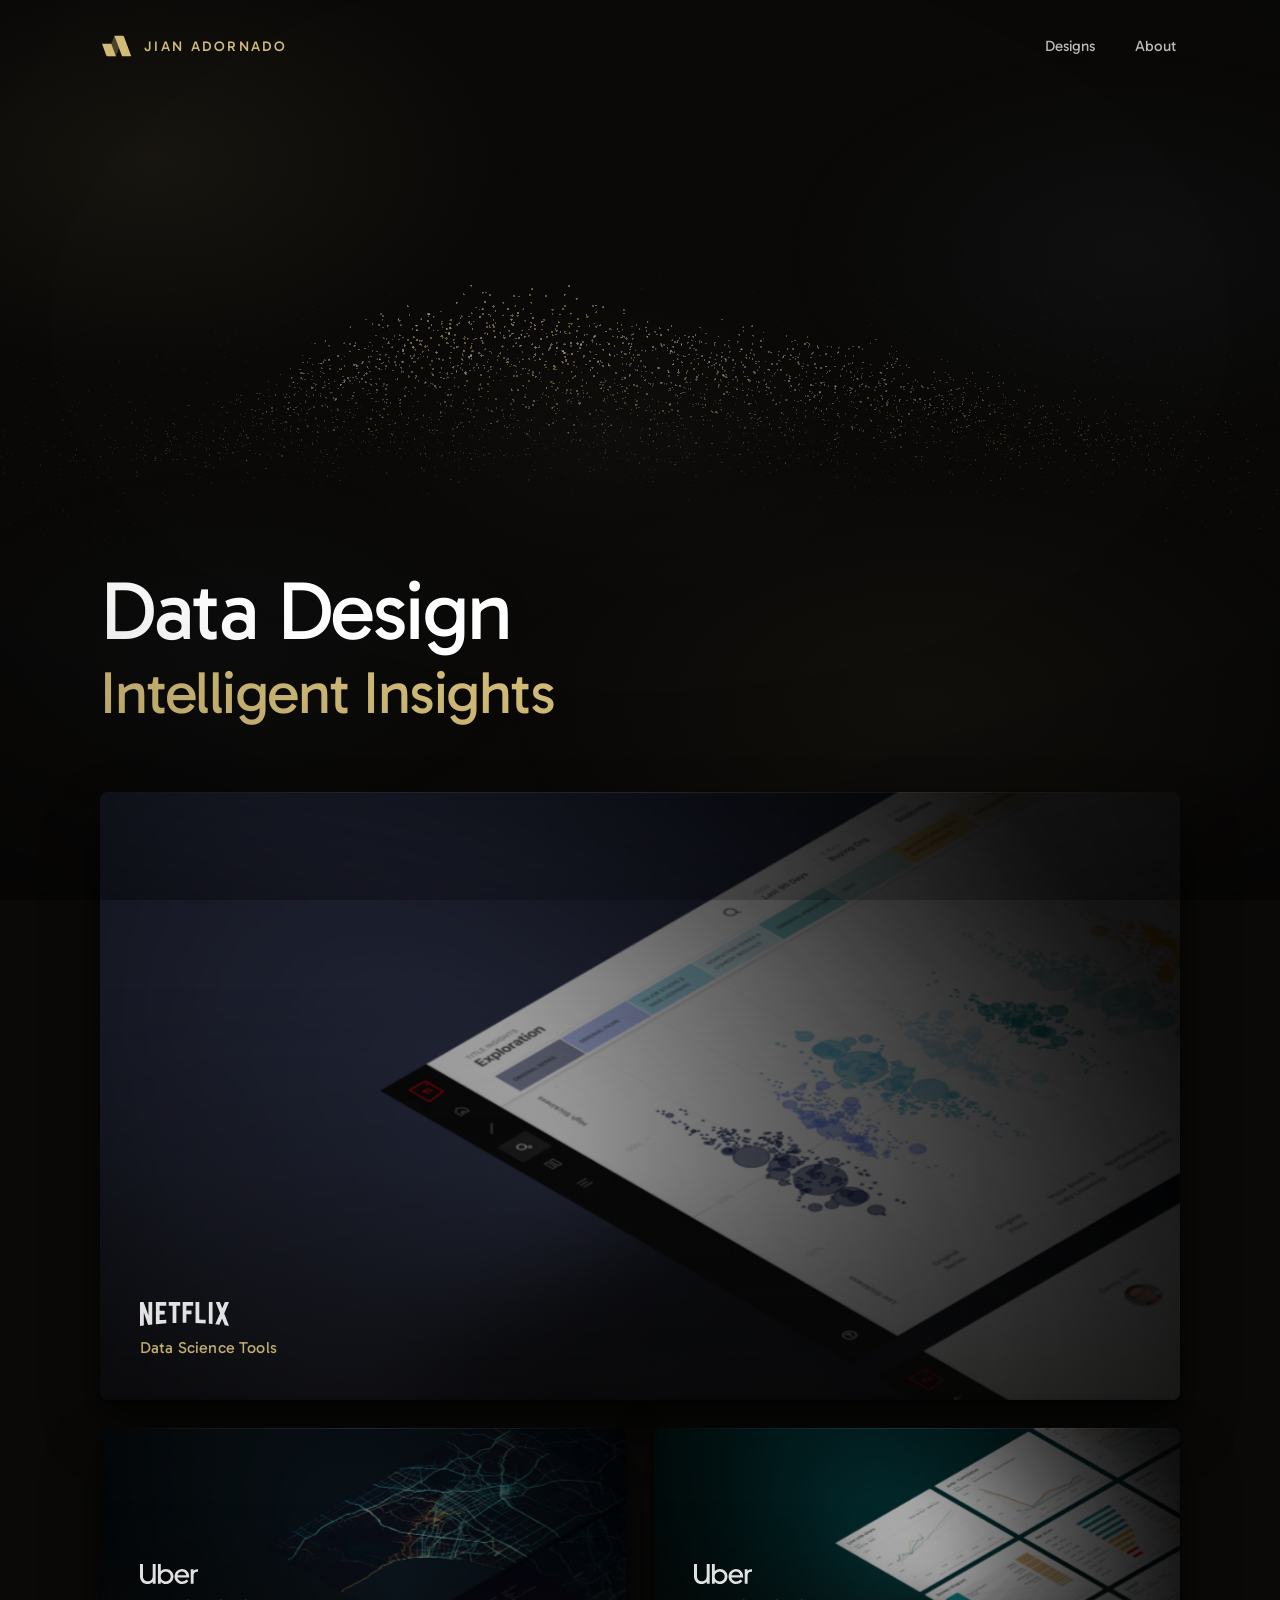
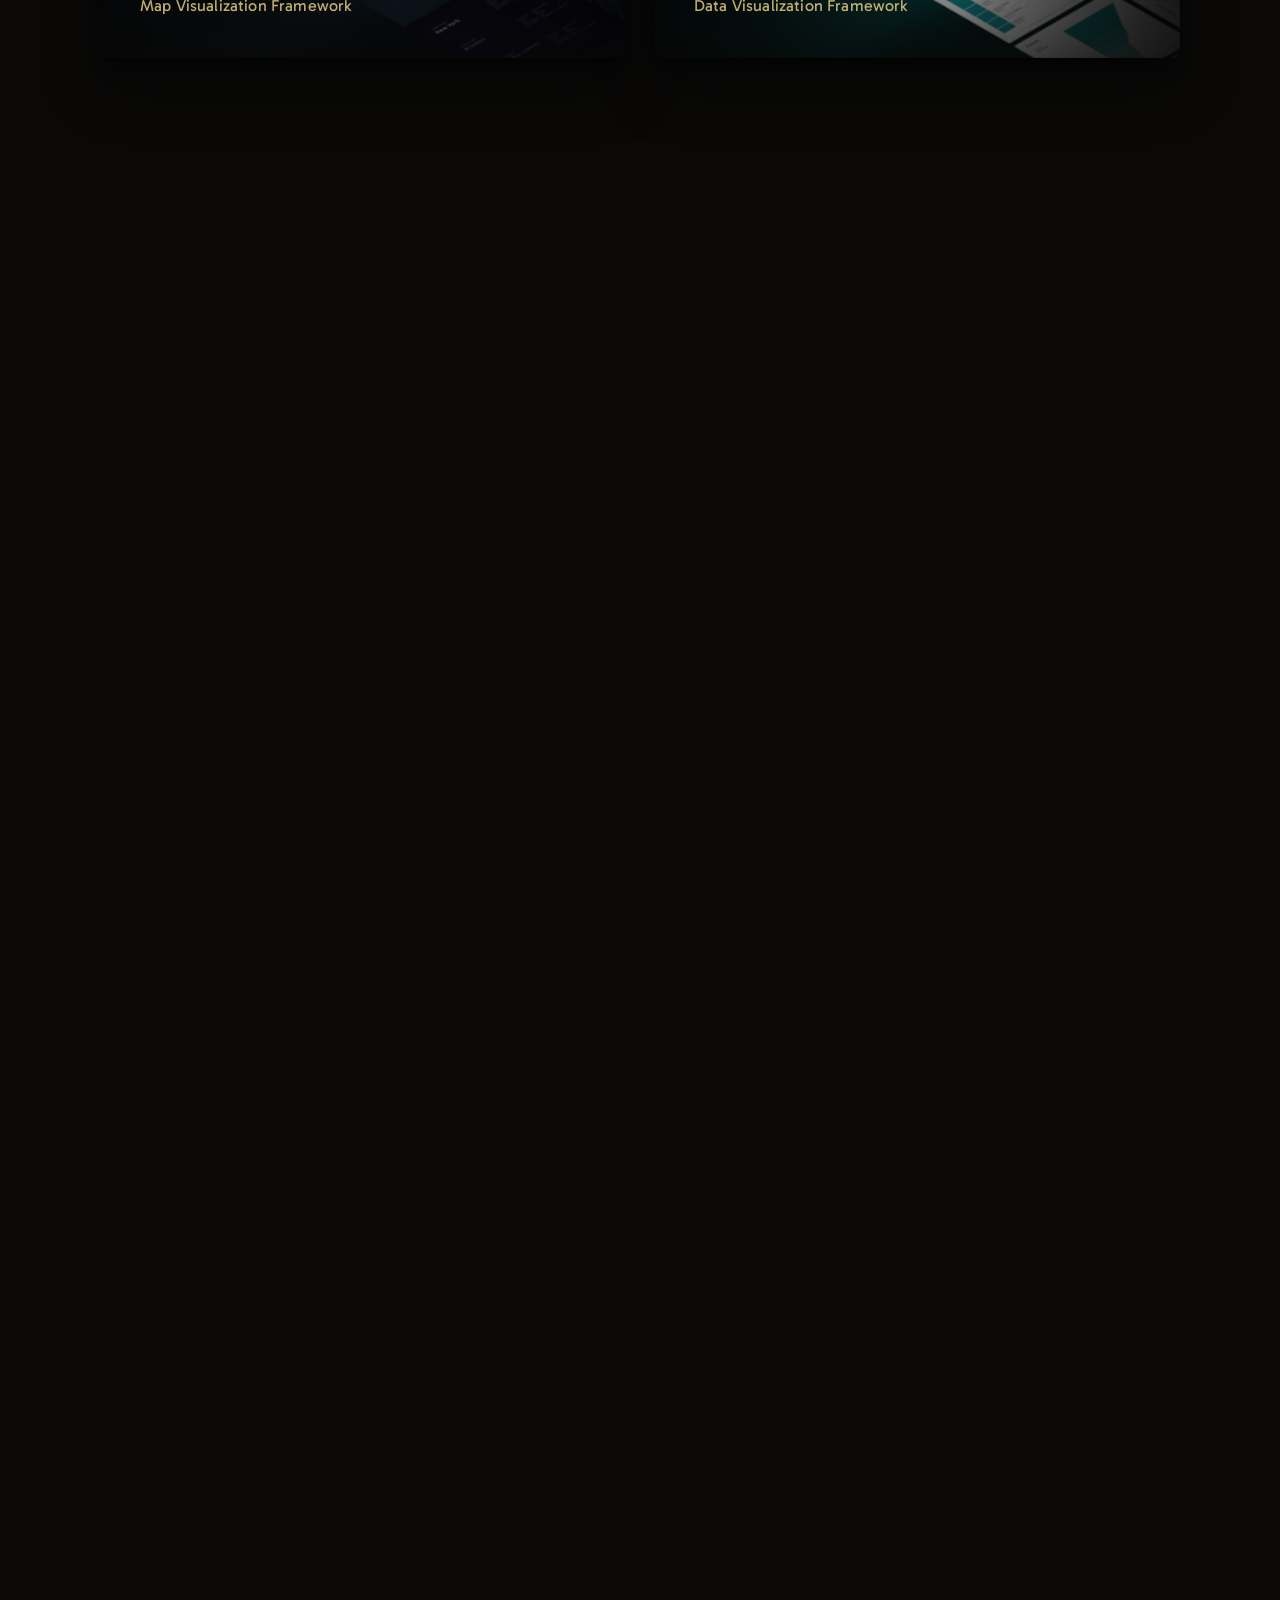
==== commit a4eab5a8: "Merge 9e937781963bd569be9f98956b0d834e92132de2 into b27a84c130939b3ccdb2a155d5dd2d7d944dcfd1" ====
--- a/index.html
+++ b/index.html
@@ -63,7 +63,7 @@
   <!-- Google tag (gtag.js) -->
   <script async src="https://www.googletagmanager.com/gtag/js?id=G-9888HFYBES"></script>
   <script src="./assets/js/analytics.js?v=events1"></script>
-  <link rel="stylesheet" href="./assets/css/style.css?v=elegance2">
+  <link rel="stylesheet" href="./assets/css/style.css?v=nav1">
 </head>
 <body>
   <header class="nav">
@@ -161,7 +161,7 @@
     <p class="copyright">© 2026 Jian Adornado, Data Product Design. All rights reserved. · <a href="https://maps.jianart.com/">Maps</a></p>
   </footer>
   </main>
-  <script src="./assets/js/data-weather.js?v=lab41" defer></script>
+  <script src="./assets/js/data-weather.js?v=lab42" defer></script>
   <script src="./assets/js/reveal.js?v=maps1" defer></script>
 </body>
 </html>
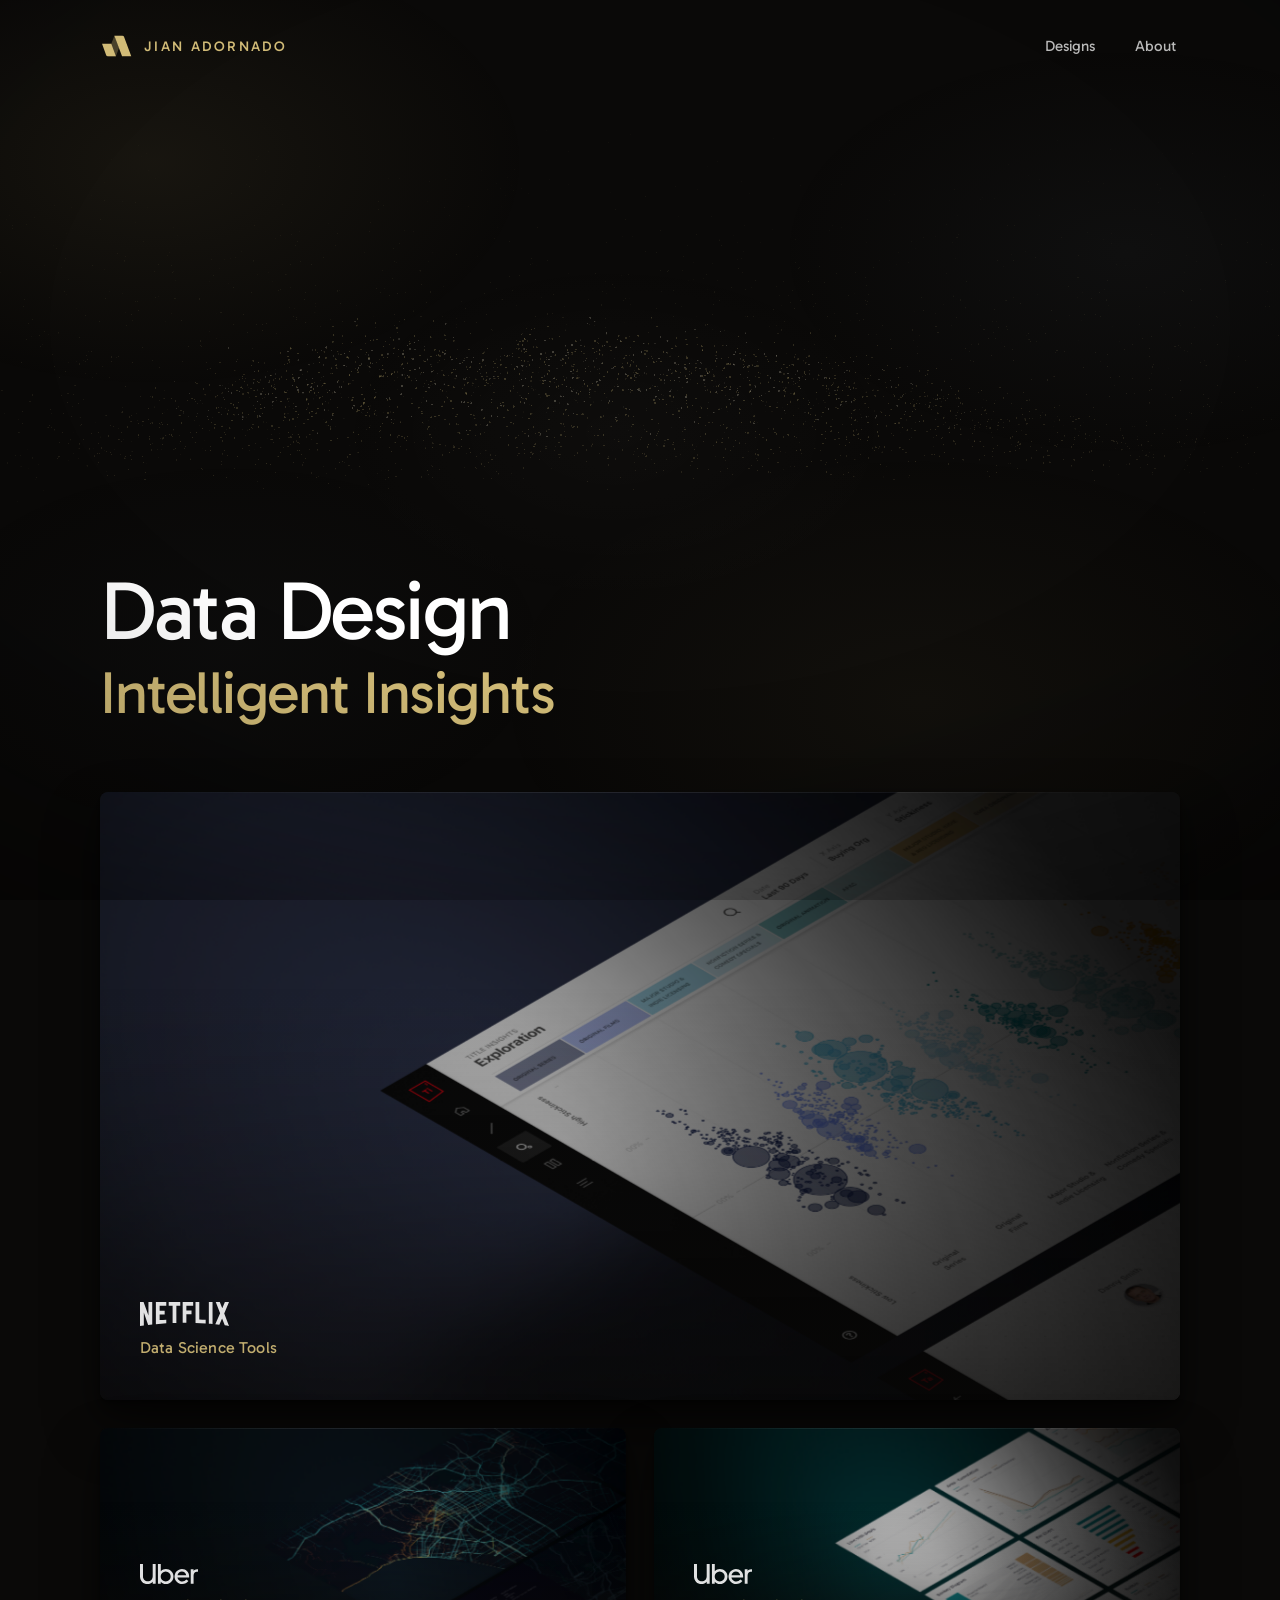
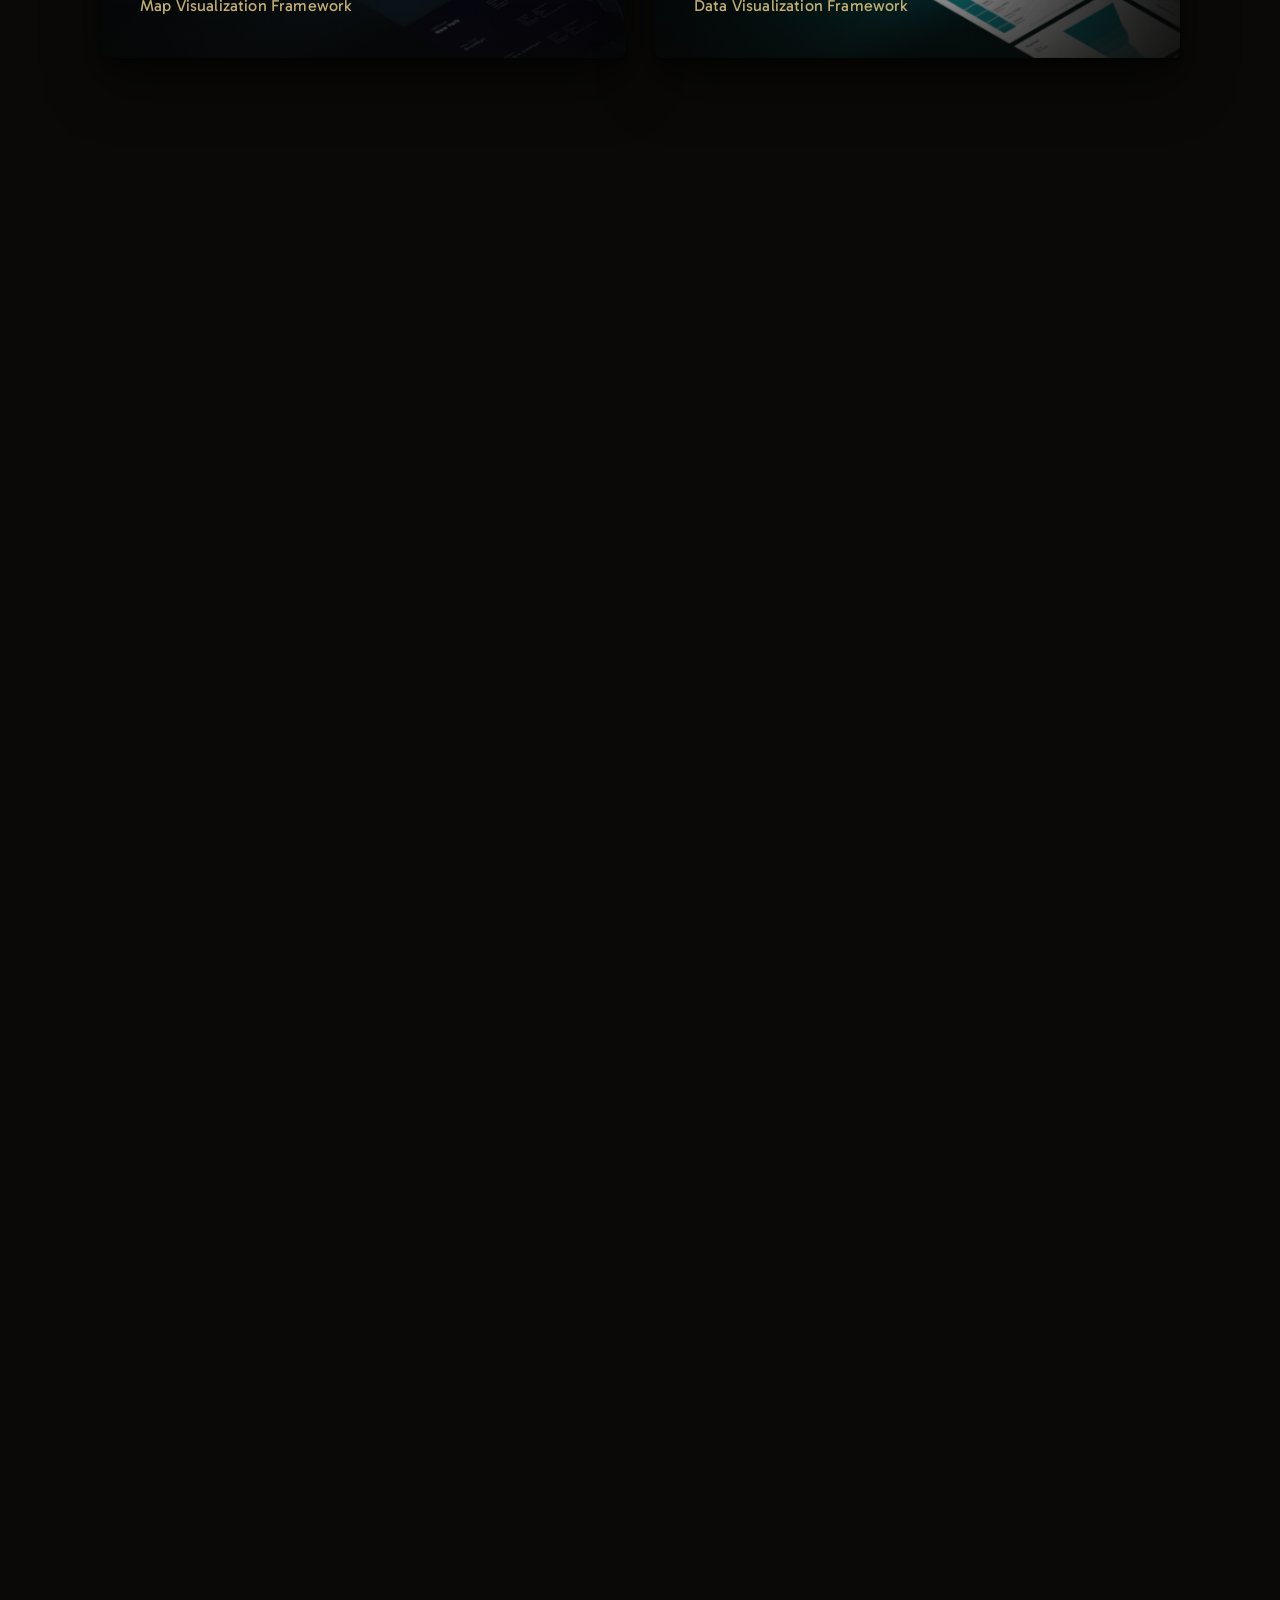
==== commit 711d7b5f: "Elegance: even the closing line and finish the logo row (#12) Balance the shared closing headline so" ====
--- a/index.html
+++ b/index.html
@@ -63,7 +63,7 @@
   <!-- Google tag (gtag.js) -->
   <script async src="https://www.googletagmanager.com/gtag/js?id=G-9888HFYBES"></script>
   <script src="./assets/js/analytics.js?v=events1"></script>
-  <link rel="stylesheet" href="./assets/css/style.css?v=nav1">
+  <link rel="stylesheet" href="./assets/css/style.css?v=elegance2">
 </head>
 <body>
   <header class="nav">
@@ -161,7 +161,7 @@
     <p class="copyright">© 2026 Jian Adornado, Data Product Design. All rights reserved. · <a href="https://maps.jianart.com/">Maps</a></p>
   </footer>
   </main>
-  <script src="./assets/js/data-weather.js?v=lab42" defer></script>
+  <script src="./assets/js/data-weather.js?v=lab41" defer></script>
   <script src="./assets/js/reveal.js?v=maps1" defer></script>
 </body>
 </html>
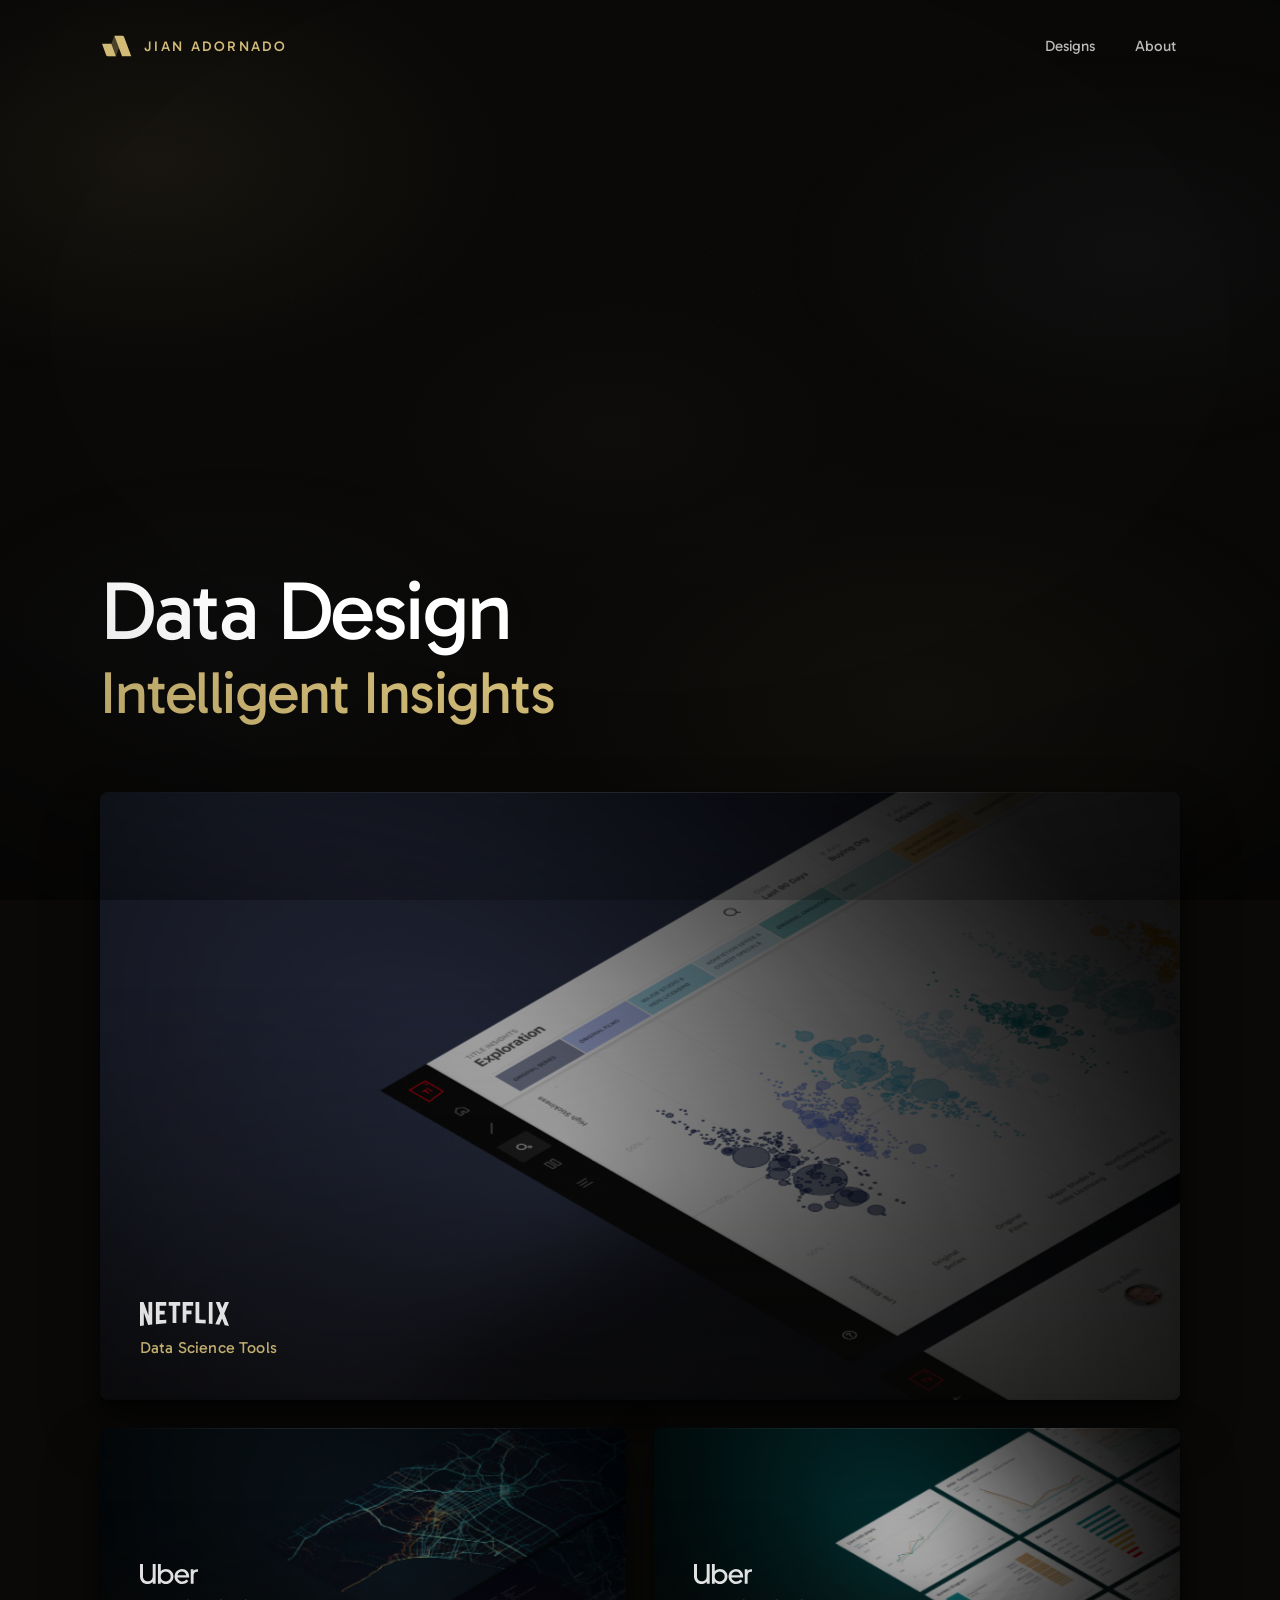
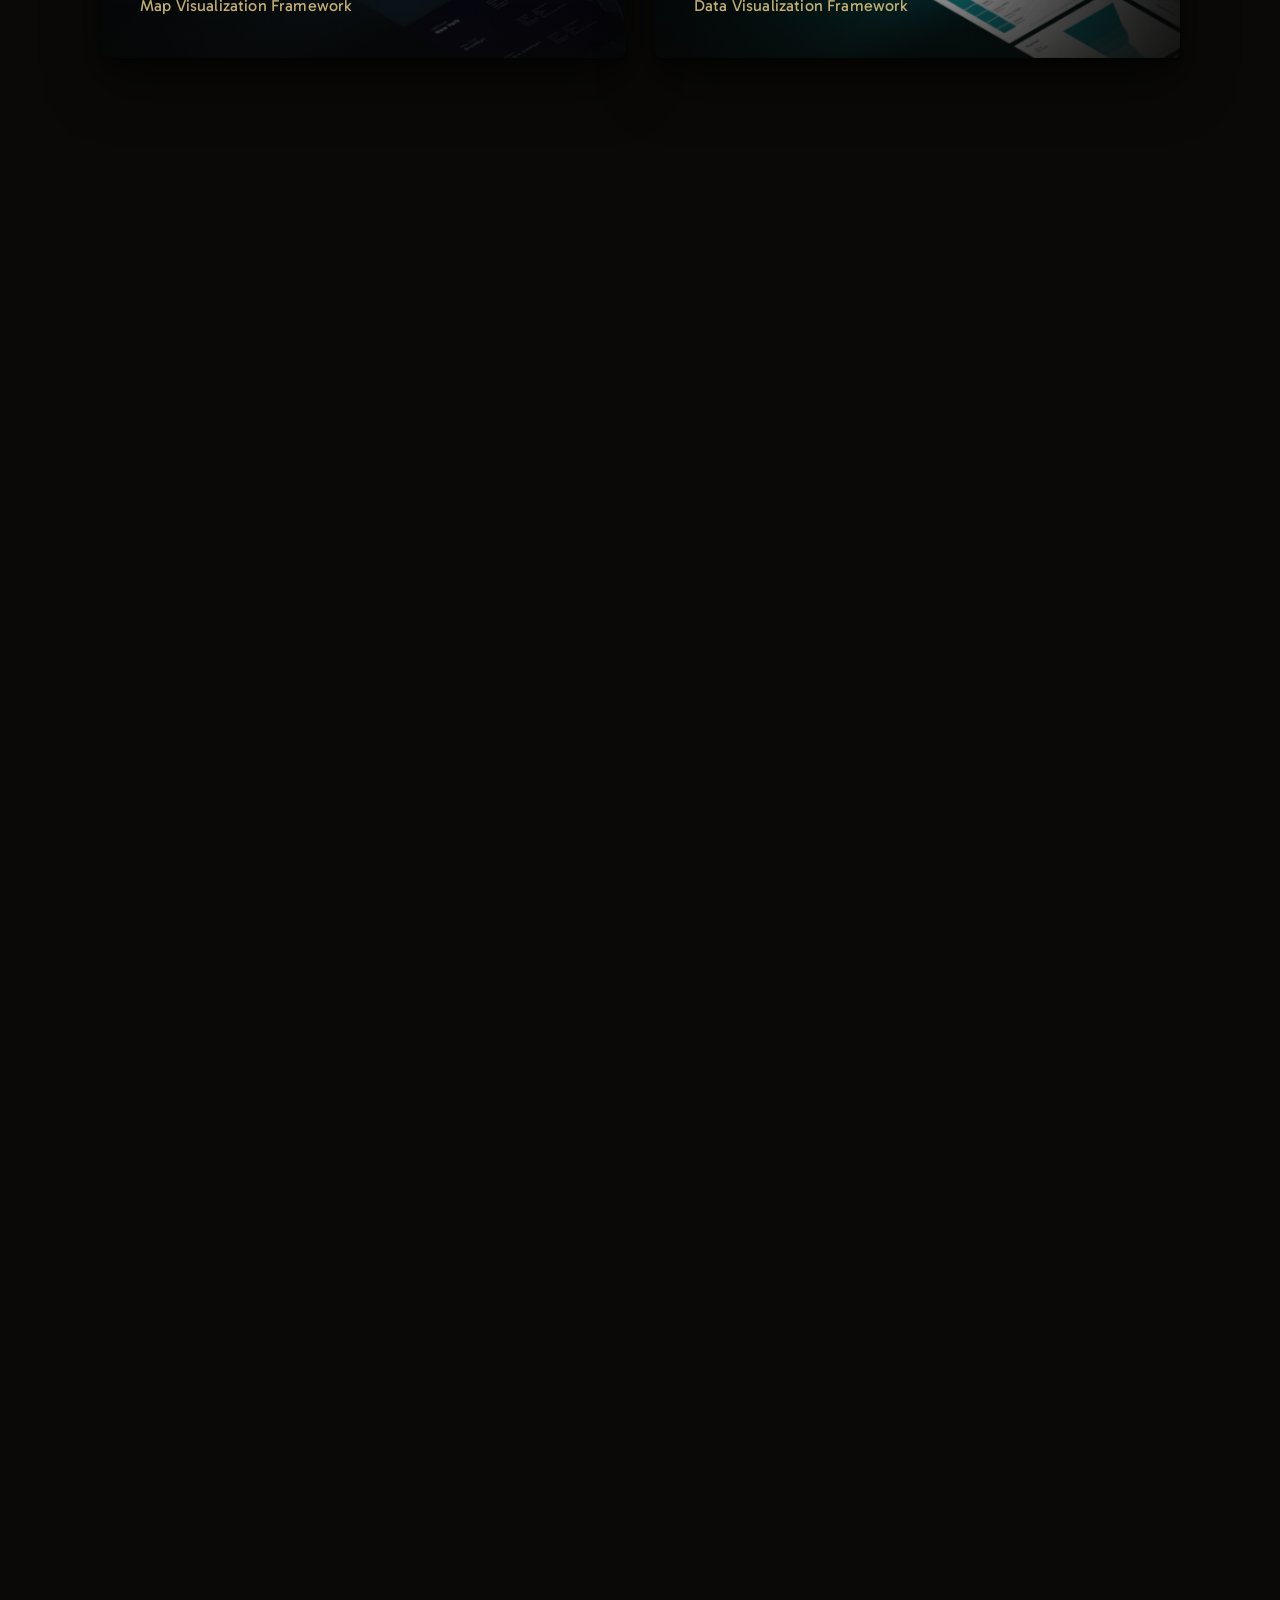
==== commit 5f06e8cf: "Elegance: center a short row and finish the last lines The phone copyright left Maps alone, an odd g" ====
--- a/index.html
+++ b/index.html
@@ -63,7 +63,7 @@
   <!-- Google tag (gtag.js) -->
   <script async src="https://www.googletagmanager.com/gtag/js?id=G-9888HFYBES"></script>
   <script src="./assets/js/analytics.js?v=events1"></script>
-  <link rel="stylesheet" href="./assets/css/style.css?v=elegance2">
+  <link rel="stylesheet" href="./assets/css/style.css?v=elegance3">
 </head>
 <body>
   <header class="nav">
@@ -158,7 +158,7 @@
   <footer class="container cta reveal">
     <h2>Let’s build something clear from complex data.</h2>
     <a class="btn" href="mailto:jian@jianart.com">Start a conversation</a>
-    <p class="copyright">© 2026 Jian Adornado, Data Product Design. All rights reserved. · <a href="https://maps.jianart.com/">Maps</a></p>
+    <p class="copyright">© 2026 Jian Adornado, Data Product Design. <span class="copyright-tail">All rights reserved. · <a href="https://maps.jianart.com/">Maps</a></span></p>
   </footer>
   </main>
   <script src="./assets/js/data-weather.js?v=lab41" defer></script>
--- a/assets/css/style.css
+++ b/assets/css/style.css
@@ -793,6 +793,13 @@
   transform: scale(1.015);
 }
 
+/* An odd last image keeps its crop and sits in the middle of the row. */
+.gallery img:last-child:nth-child(odd):not(:only-child) {
+  grid-column: 1 / -1;
+  justify-self: center;
+  width: calc((100% - 30px) / 2);
+}
+
 .notables-section {
   padding-top: 96px;
 }
@@ -830,6 +837,10 @@
   .feature-grid,
   .gallery {
     gap: 20px;
+  }
+
+  .gallery img:last-child:nth-child(odd):not(:only-child) {
+    width: calc((100% - 20px) / 2);
   }
 
   .notables-grid {
@@ -842,6 +853,12 @@
   .gallery,
   .notables-grid {
     grid-template-columns: 1fr;
+  }
+
+  .gallery img:last-child:nth-child(odd):not(:only-child) {
+    grid-column: auto;
+    justify-self: stretch;
+    width: 100%;
   }
 
   .feature h2,
@@ -875,6 +892,8 @@
   letter-spacing: -0.02em;
   color: var(--text);
   max-width: 900px;
+  /* Break after the dash clause, not after a comma. */
+  text-wrap: balance;
 }
 
 @media (max-width: 800px) {
@@ -1200,6 +1219,11 @@
   color: var(--muted);
 }
 
+/* Keep the legal close together so “Maps” cannot land on its own line. */
+.copyright-tail {
+  white-space: nowrap;
+}
+
 .copyright a {
   color: var(--gold);
   transition: color 0.25s ease;
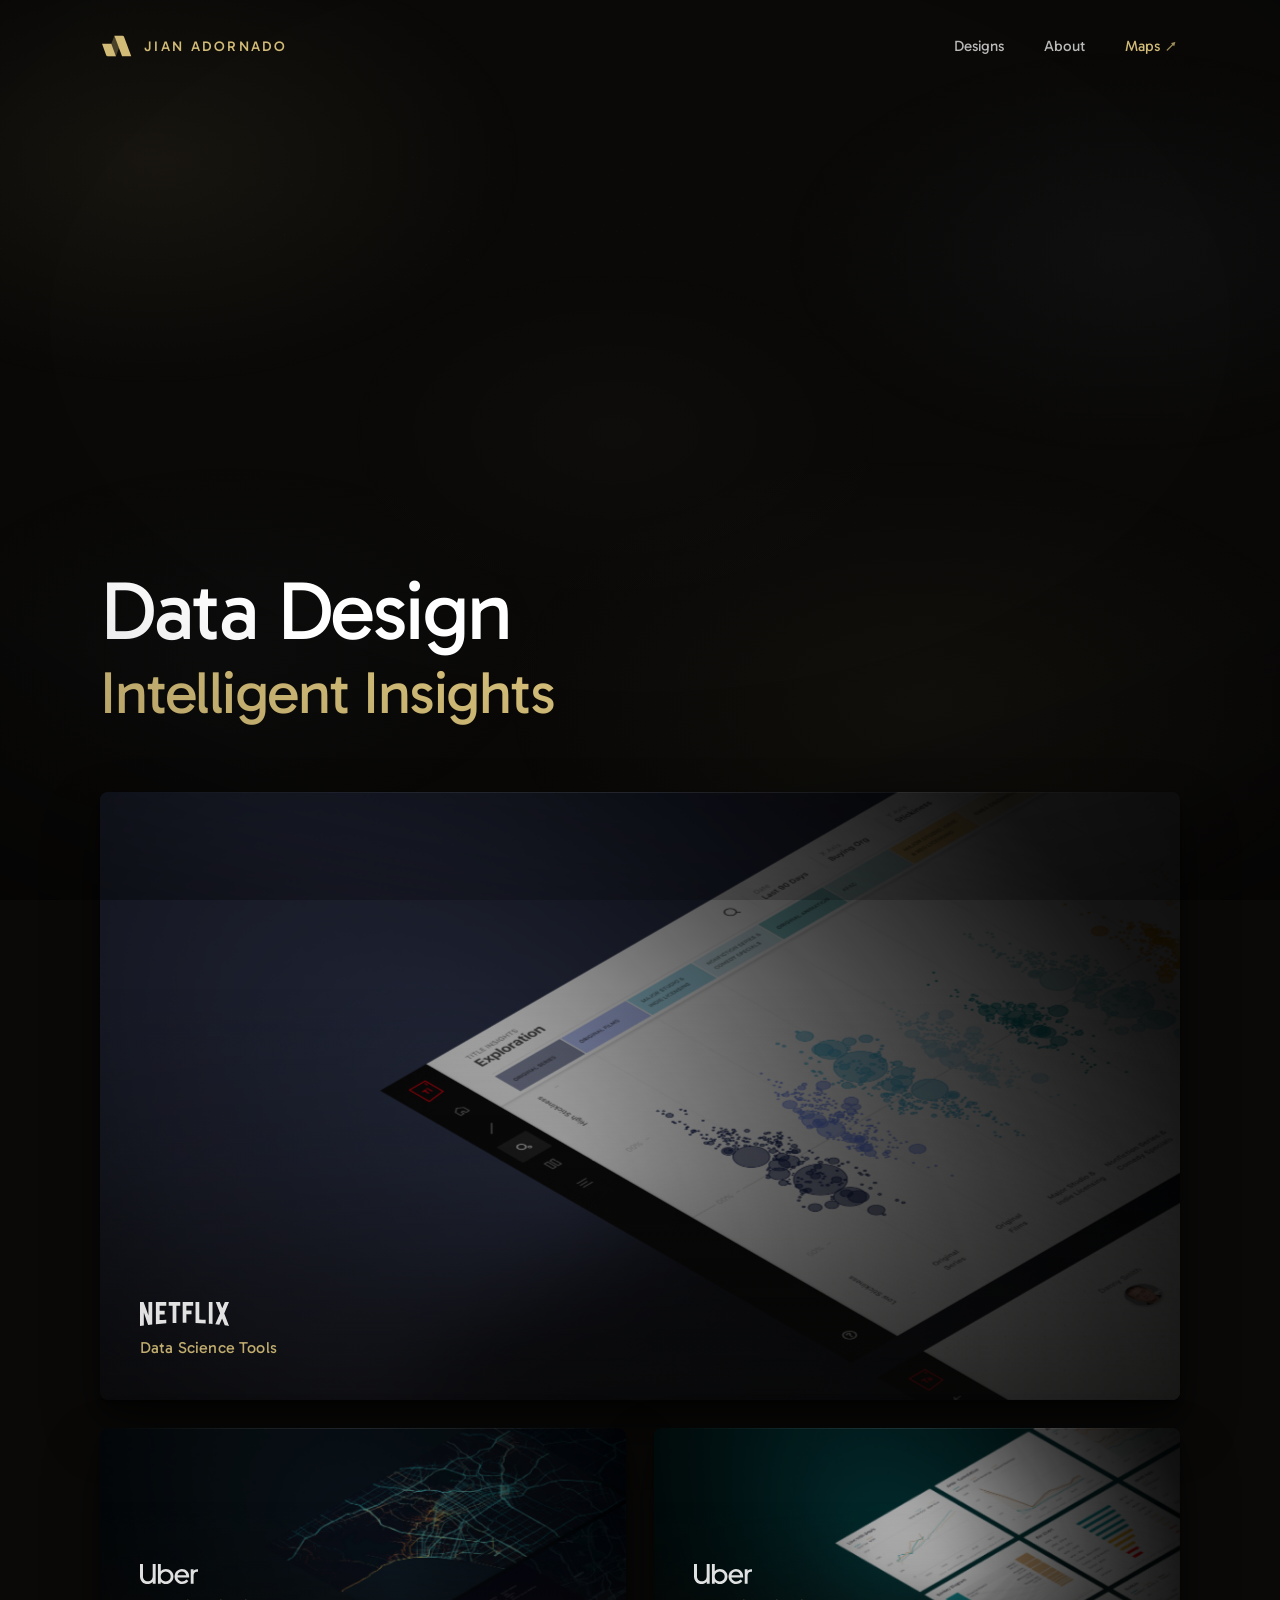
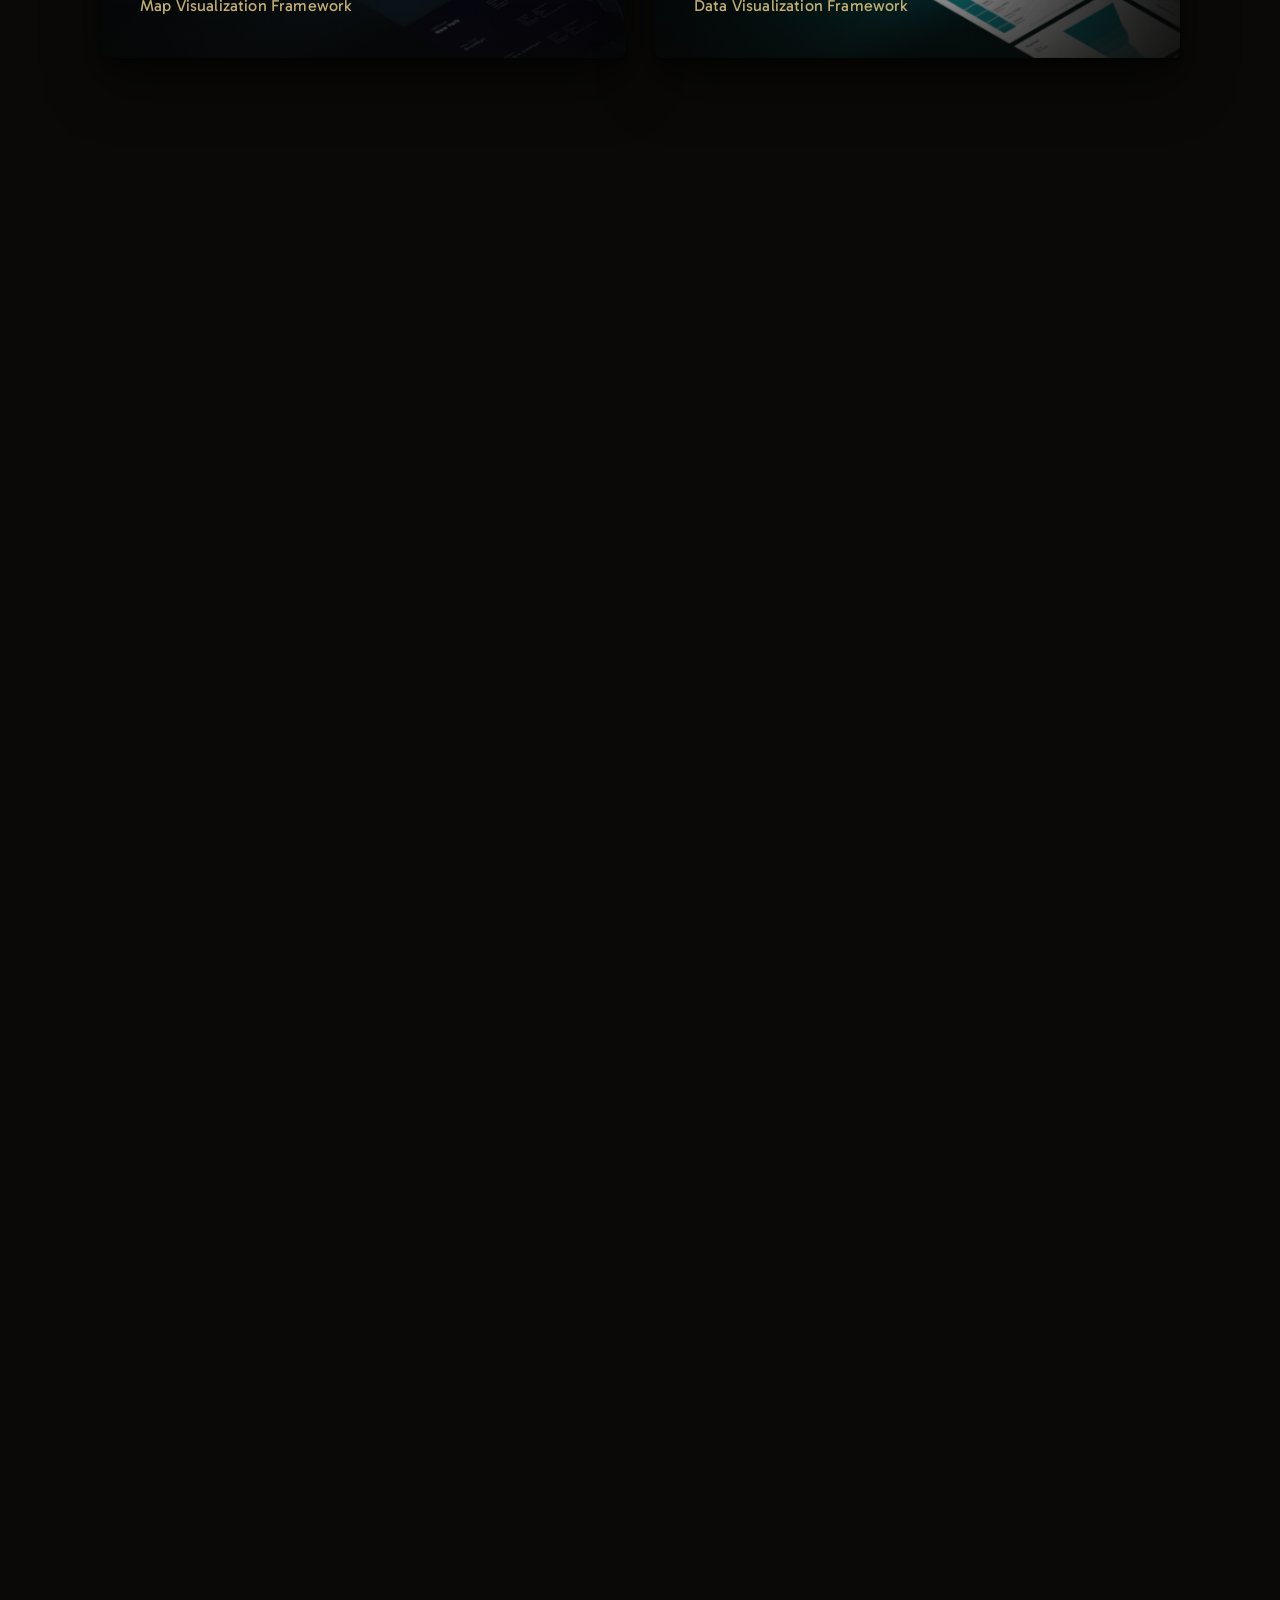
==== commit a782f7cc: "Add Maps to the nav as a gold destination link Puts Maps after About on every page, in gold with a s" ====
--- a/index.html
+++ b/index.html
@@ -63,7 +63,7 @@
   <!-- Google tag (gtag.js) -->
   <script async src="https://www.googletagmanager.com/gtag/js?id=G-9888HFYBES"></script>
   <script src="./assets/js/analytics.js?v=events1"></script>
-  <link rel="stylesheet" href="./assets/css/style.css?v=elegance3">
+  <link rel="stylesheet" href="./assets/css/style.css?v=maps5">
 </head>
 <body>
   <header class="nav">
@@ -74,6 +74,7 @@
     <nav class="nav-links" aria-label="Primary">
       <a href="./" aria-current="page">Designs</a>
       <a href="./about/">About</a>
+      <a class="nav-maps" href="https://maps.jianart.com/" aria-label="Maps, opens the city street map posters">Maps</a>
     </nav>
   </header>
   <main>
@@ -158,7 +159,7 @@
   <footer class="container cta reveal">
     <h2>Let’s build something clear from complex data.</h2>
     <a class="btn" href="mailto:jian@jianart.com">Start a conversation</a>
-    <p class="copyright">© 2026 Jian Adornado, Data Product Design. <span class="copyright-tail">All rights reserved. · <a href="https://maps.jianart.com/">Maps</a></span></p>
+    <p class="copyright">© 2026 Jian Adornado, Data Product Design. All rights reserved. · <a href="https://maps.jianart.com/">Maps</a></p>
   </footer>
   </main>
   <script src="./assets/js/data-weather.js?v=lab41" defer></script>
--- a/assets/css/style.css
+++ b/assets/css/style.css
@@ -302,6 +302,26 @@
   color: var(--text);
 }
 
+/* Sister site: gold + arrow so it reads as a destination, not another page. */
+.nav-links a.nav-maps {
+  color: var(--gold);
+  gap: 6px;
+}
+.nav-links a.nav-maps::after {
+  content: "↗";
+  font-size: 0.85em;
+  line-height: 1;
+  opacity: 0.75;
+  transition: opacity 0.25s ease, transform 0.25s ease;
+}
+.nav-links a.nav-maps:hover {
+  color: #e0cf9a;
+}
+.nav-links a.nav-maps:hover::after {
+  opacity: 1;
+  transform: translate(1px, -1px);
+}
+
 @media (max-width: 800px) {
   .nav {
     padding-top: 18px;
@@ -793,13 +813,6 @@
   transform: scale(1.015);
 }
 
-/* An odd last image keeps its crop and sits in the middle of the row. */
-.gallery img:last-child:nth-child(odd):not(:only-child) {
-  grid-column: 1 / -1;
-  justify-self: center;
-  width: calc((100% - 30px) / 2);
-}
-
 .notables-section {
   padding-top: 96px;
 }
@@ -837,10 +850,6 @@
   .feature-grid,
   .gallery {
     gap: 20px;
-  }
-
-  .gallery img:last-child:nth-child(odd):not(:only-child) {
-    width: calc((100% - 20px) / 2);
   }
 
   .notables-grid {
@@ -853,12 +862,6 @@
   .gallery,
   .notables-grid {
     grid-template-columns: 1fr;
-  }
-
-  .gallery img:last-child:nth-child(odd):not(:only-child) {
-    grid-column: auto;
-    justify-self: stretch;
-    width: 100%;
   }
 
   .feature h2,
@@ -892,8 +895,6 @@
   letter-spacing: -0.02em;
   color: var(--text);
   max-width: 900px;
-  /* Break after the dash clause, not after a comma. */
-  text-wrap: balance;
 }
 
 @media (max-width: 800px) {
@@ -1219,11 +1220,6 @@
   color: var(--muted);
 }
 
-/* Keep the legal close together so “Maps” cannot land on its own line. */
-.copyright-tail {
-  white-space: nowrap;
-}
-
 .copyright a {
   color: var(--gold);
   transition: color 0.25s ease;
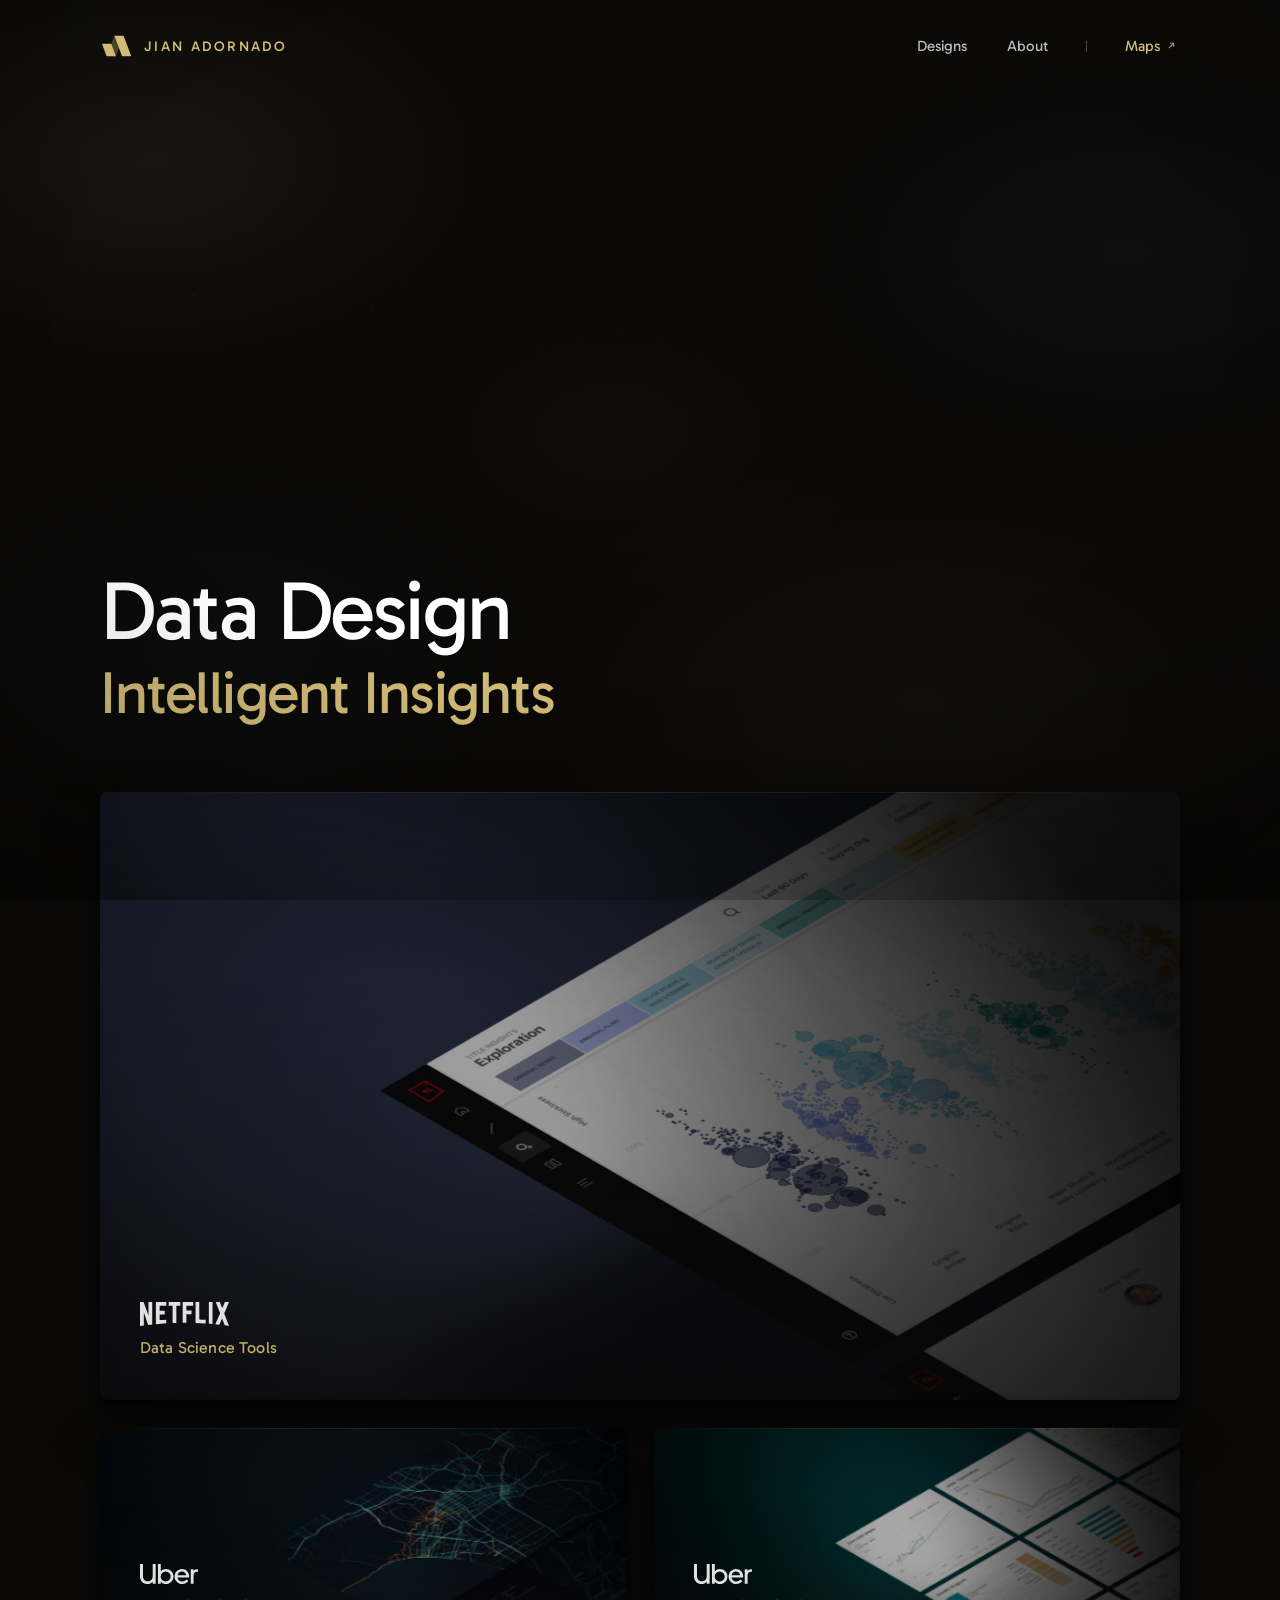
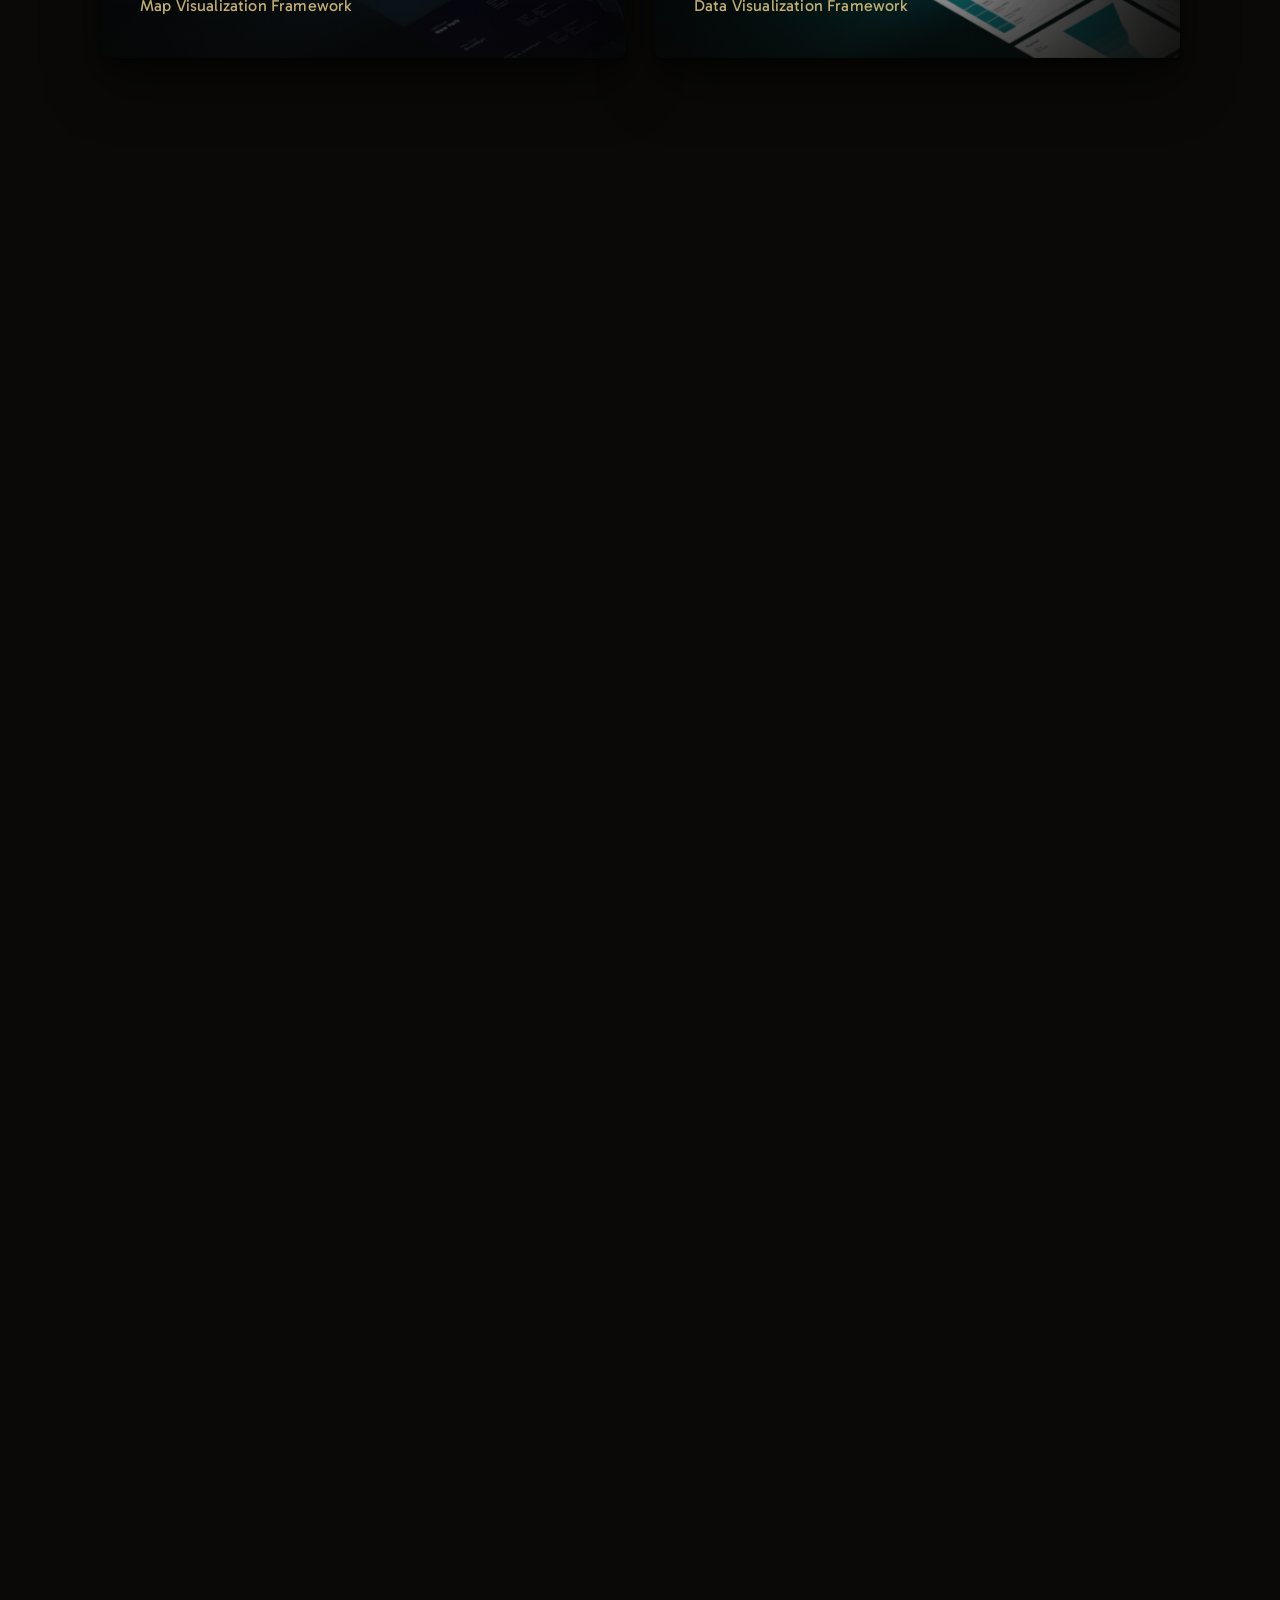
==== commit 868dd73e: "Refine Maps nav: thin pipe and even hairline arrow Replaces the uneven Unicode arrow with an SVG mas" ====
--- a/index.html
+++ b/index.html
@@ -63,7 +63,7 @@
   <!-- Google tag (gtag.js) -->
   <script async src="https://www.googletagmanager.com/gtag/js?id=G-9888HFYBES"></script>
   <script src="./assets/js/analytics.js?v=events1"></script>
-  <link rel="stylesheet" href="./assets/css/style.css?v=maps5">
+  <link rel="stylesheet" href="./assets/css/style.css?v=maps6">
 </head>
 <body>
   <header class="nav">
@@ -74,6 +74,7 @@
     <nav class="nav-links" aria-label="Primary">
       <a href="./" aria-current="page">Designs</a>
       <a href="./about/">About</a>
+      <span class="nav-sep" aria-hidden="true"></span>
       <a class="nav-maps" href="https://maps.jianart.com/" aria-label="Maps, opens the city street map posters">Maps</a>
     </nav>
   </header>
--- a/assets/css/style.css
+++ b/assets/css/style.css
@@ -302,16 +302,31 @@
   color: var(--text);
 }
 
-/* Sister site: gold + arrow so it reads as a destination, not another page. */
+/* Thin pipe before Maps — separates sister site from on-site pages. */
+.nav-links .nav-sep {
+  width: 1px;
+  height: 11px;
+  margin: 0 2px;
+  background: currentColor;
+  opacity: 0.36;
+  flex: none;
+  align-self: center;
+}
+/* Sister site: gold + hairline arrow (SVG mask stays even with the type). */
 .nav-links a.nav-maps {
   color: var(--gold);
-  gap: 6px;
+  gap: 7px;
 }
 .nav-links a.nav-maps::after {
-  content: "↗";
-  font-size: 0.85em;
-  line-height: 1;
+  content: "";
+  width: 9px;
+  height: 9px;
+  flex: none;
+  margin-top: -0.5px;
   opacity: 0.75;
+  background: currentColor;
+  -webkit-mask: url("data:image/svg+xml,%3Csvg xmlns='http://www.w3.org/2000/svg' viewBox='0 0 10 10'%3E%3Cpath fill='none' stroke='%23000' stroke-width='1.25' stroke-linecap='square' d='M2.5 7.5L7.5 2.5M7.5 2.5H4M7.5 2.5V6'/%3E%3C/svg%3E") center / contain no-repeat;
+  mask: url("data:image/svg+xml,%3Csvg xmlns='http://www.w3.org/2000/svg' viewBox='0 0 10 10'%3E%3Cpath fill='none' stroke='%23000' stroke-width='1.25' stroke-linecap='square' d='M2.5 7.5L7.5 2.5M7.5 2.5H4M7.5 2.5V6'/%3E%3C/svg%3E") center / contain no-repeat;
   transition: opacity 0.25s ease, transform 0.25s ease;
 }
 .nav-links a.nav-maps:hover {
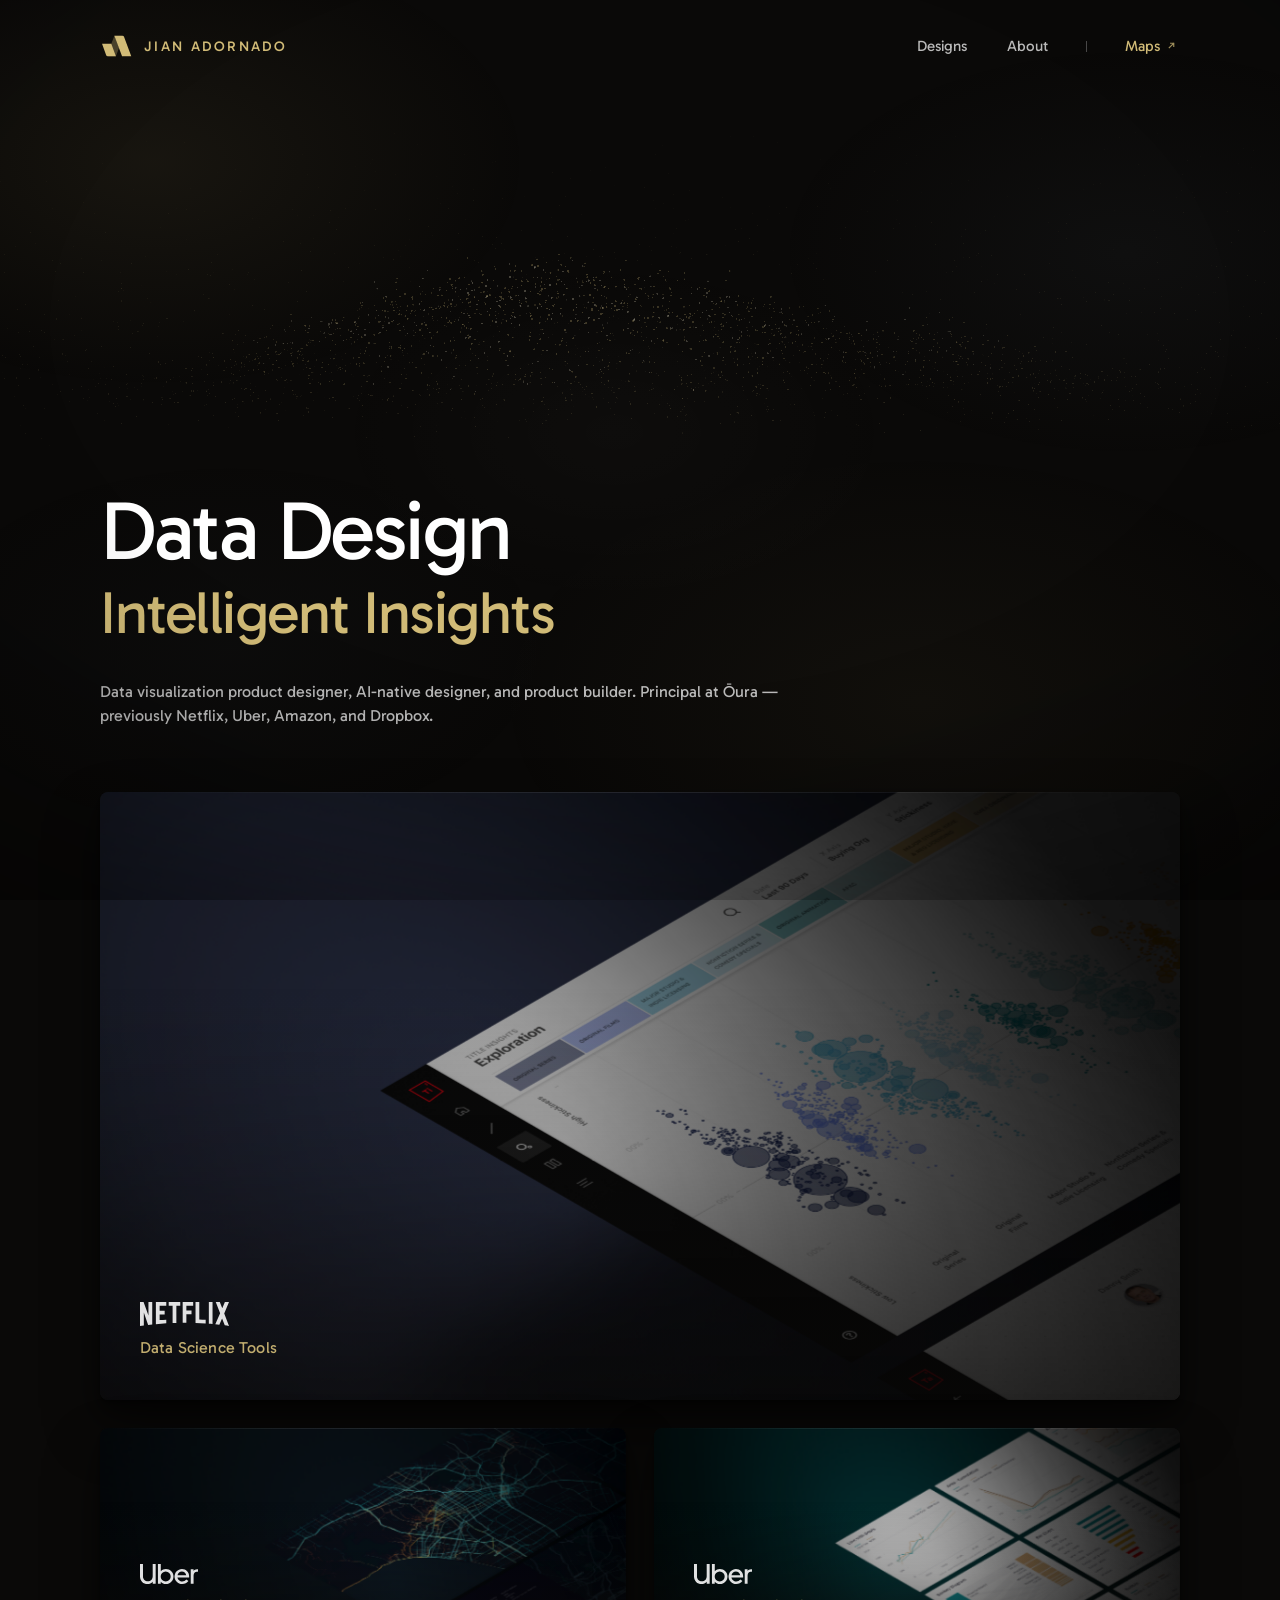
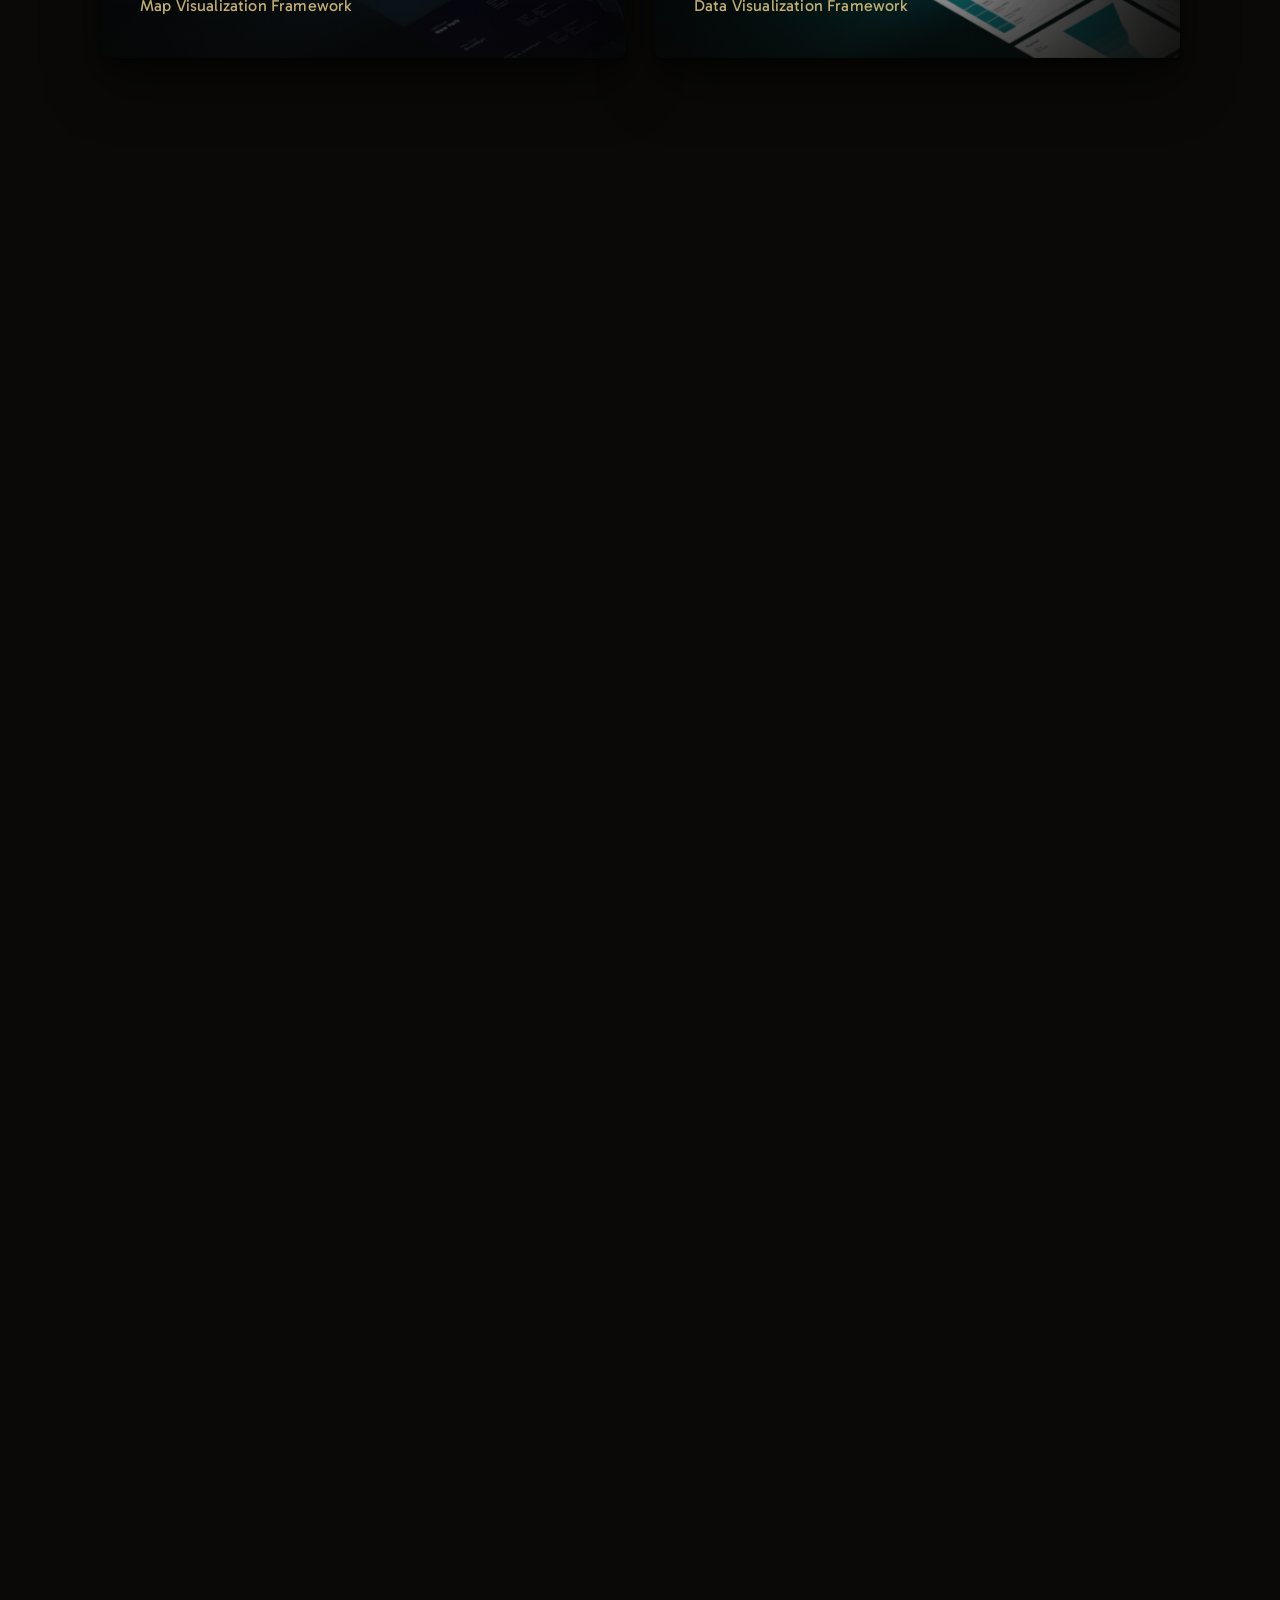
==== commit 256273cf: "SEO: position as data visualization product designer and AI-native builder Strengthen entity SEO (Pe" ====
--- a/index.html
+++ b/index.html
@@ -3,24 +3,24 @@
 <head>
   <meta charset="utf-8">
   <meta name="viewport" content="width=device-width, initial-scale=1">
-  <title>Jian Adornado, Product Design: Data Visualization &amp; AI-Native Products</title>
-  <meta name="description" content="Principal Product Designer specializing in data visualization and AI-native product design. Now at Ōura; previously led design at Netflix, Uber, and Amazon, turning complex data into clear, actionable insights.">
+  <title>Jian Adornado — Data Visualization Product Designer &amp; AI-Native Builder</title>
+  <meta name="description" content="Jian Adornado is a Principal Product Designer for data visualization and AI-native products — a product builder who turns complex data into clear tools. Now at Ōura; previously Netflix, Uber, Amazon, and Dropbox.">
   <link rel="canonical" href="https://jianart.com/">
   <link rel="icon" href="./assets/img/SqNN7K6sQ9od4rxZ4x5qxdmnmo.svg">
   <meta property="og:type" content="website">
-  <meta property="og:title" content="Jian Adornado, Product Design: Data Visualization &amp; AI-Native Products">
-  <meta property="og:description" content="Principal Product Designer specializing in data visualization and AI-native product design. Now at Ōura; previously led design at Netflix, Uber, and Amazon, turning complex data into clear, actionable insights.">
+  <meta property="og:title" content="Jian Adornado — Data Visualization Product Designer &amp; AI-Native Builder">
+  <meta property="og:description" content="Jian Adornado is a Principal Product Designer for data visualization and AI-native products — a product builder who turns complex data into clear tools. Now at Ōura; previously Netflix, Uber, Amazon, and Dropbox.">
   <meta name="author" content="Jian Adornado">
   <meta name="robots" content="index, follow, max-image-preview:large, max-snippet:-1, max-video-preview:-1">
   <meta name="theme-color" content="#0a0908">
   <meta property="og:url" content="https://jianart.com/">
-  <meta property="og:site_name" content="Jian Adornado — Product Design">
+  <meta property="og:site_name" content="Jian Adornado — Data Visualization &amp; AI-Native Design">
   <meta property="og:locale" content="en_US">
   <meta property="og:image" content="https://jianart.com/assets/img/IVl3IW1j612sjHHngOHqxc5JTvQ.png">
-  <meta property="og:image:alt" content="Jian Adornado, Product Design: Data Visualization &amp; AI-Native Products">
+  <meta property="og:image:alt" content="Jian Adornado — Data Visualization Product Designer &amp; AI-Native Builder">
   <meta name="twitter:card" content="summary_large_image">
-  <meta name="twitter:title" content="Jian Adornado, Product Design: Data Visualization &amp; AI-Native Products">
-  <meta name="twitter:description" content="Principal Product Designer specializing in data visualization and AI-native product design. Now at Ōura; previously led design at Netflix, Uber, and Amazon, turning complex data into clear, actionable insights.">
+  <meta name="twitter:title" content="Jian Adornado — Data Visualization Product Designer &amp; AI-Native Builder">
+  <meta name="twitter:description" content="Jian Adornado is a Principal Product Designer for data visualization and AI-native products — a product builder who turns complex data into clear tools. Now at Ōura; previously Netflix, Uber, Amazon, and Dropbox.">
   <meta name="twitter:image" content="https://jianart.com/assets/img/IVl3IW1j612sjHHngOHqxc5JTvQ.png">
   <link rel="alternate" type="text/plain" href="https://jianart.com/llms.txt" title="LLM-friendly site summary">
   <script type="application/ld+json">
@@ -31,8 +31,9 @@
         "@type": "WebSite",
         "@id": "https://jianart.com/#website",
         "url": "https://jianart.com/",
-        "name": "Jian Adornado — Product Design",
-        "description": "Portfolio of data visualization and AI-native product design work by Jian Adornado.",
+        "name": "Jian Adornado — Data Visualization & AI-Native Design",
+        "alternateName": ["JianArt", "jianart.com"],
+        "description": "Portfolio of data visualization product design, AI-native product design, and shipped data products by Jian Adornado.",
         "publisher": {"@id": "https://jianart.com/#person"},
         "inLanguage": "en-US"
       },
@@ -44,18 +45,79 @@
         "image": "https://jianart.com/assets/img/BVM6DSWJPtAZbFw5nSXjElplk6Q.svg",
         "jobTitle": "Principal Product Designer, Data Visualization",
         "worksFor": {"@type": "Organization", "name": "Ōura"},
-        "description": "Product designer specializing in data visualization and AI-native product design, from monitoring dashboards to health insights. Experience across Netflix, Uber, Amazon, Dropbox, and Ōura.",
+        "description": "Data visualization product designer, AI-native designer, and product builder. Designs monitoring dashboards, health insights, and AI-native experiences. Experience across Netflix, Uber, Amazon, Dropbox, Motive, and Ōura.",
         "knowsAbout": [
           "Product design",
           "Data visualization",
+          "Data visualization product design",
           "Data products",
           "AI-native product design",
+          "AI-native designer",
+          "Product building",
           "Human-AI interaction design",
           "Dashboard design",
           "Design systems",
-          "Health data"
+          "Health data",
+          "Founding product design"
         ],
-        "email": "mailto:jian@jianart.com"
+        "hasOccupation": {
+          "@type": "Occupation",
+          "name": "Principal Product Designer, Data Visualization",
+          "occupationLocation": {
+            "@type": "Place",
+            "address": {
+              "@type": "PostalAddress",
+              "addressLocality": "San Francisco",
+              "addressRegion": "CA",
+              "addressCountry": "US"
+            }
+          },
+          "skills": [
+            "Data visualization",
+            "AI-native product design",
+            "Product building",
+            "Dashboard design",
+            "Design systems"
+          ]
+        },
+        "alumniOf": [
+          {"@type": "Organization", "name": "Netflix"},
+          {"@type": "Organization", "name": "Uber"},
+          {"@type": "Organization", "name": "Amazon"},
+          {"@type": "Organization", "name": "Dropbox"},
+          {"@type": "Organization", "name": "Motive"}
+        ],
+        "sameAs": [
+          "https://www.linkedin.com/in/jianart",
+          "https://rootspodcast.design/podcast/jianadornado",
+          "https://maps.jianart.com/"
+        ],
+        "email": "mailto:jian@jianart.com",
+        "address": {
+          "@type": "PostalAddress",
+          "addressLocality": "San Francisco",
+          "addressRegion": "CA",
+          "addressCountry": "US"
+        }
+      },
+      {
+        "@type": "ItemList",
+        "@id": "https://jianart.com/#work",
+        "name": "Selected design work by Jian Adornado",
+        "itemListOrder": "https://schema.org/ItemListOrderAscending",
+        "numberOfItems": 10,
+        "itemListElement": [
+          {"@type": "ListItem", "position": 1, "url": "https://jianart.com/designs/netflix-data-science/", "name": "Netflix Data Science"},
+          {"@type": "ListItem", "position": 2, "url": "https://jianart.com/designs/uber-map-visualization-design-framework/", "name": "Uber Map Visualization Framework"},
+          {"@type": "ListItem", "position": 3, "url": "https://jianart.com/designs/uber-data-visualization-design-framework/", "name": "Uber Data Visualization Framework"},
+          {"@type": "ListItem", "position": 4, "url": "https://jianart.com/designs/uber-data-intelligence/", "name": "Uber Data Intelligence"},
+          {"@type": "ListItem", "position": 5, "url": "https://jianart.com/designs/uber-autonomous-vehicles/", "name": "Uber Autonomous Vehicles"},
+          {"@type": "ListItem", "position": 6, "url": "https://jianart.com/designs/amazon-appstore/", "name": "Amazon Appstore"},
+          {"@type": "ListItem", "position": 7, "url": "https://jianart.com/designs/dropbox-sync/", "name": "Dropbox Sync"},
+          {"@type": "ListItem", "position": 8, "url": "https://jianart.com/designs/exchange-funds/", "name": "Exchange Funds"},
+          {"@type": "ListItem", "position": 9, "url": "https://jianart.com/designs/motive/", "name": "Motive"},
+          {"@type": "ListItem", "position": 10, "url": "https://jianart.com/designs/forex-trading-platform/", "name": "Forex Trading Platform"}
+        ]
       }
     ]
   }
@@ -84,6 +146,7 @@
         <span class="hero-line reveal" style="--reveal-delay: 0ms">Data Design</span>
         <span class="hero-line hero-line--gold reveal" style="--reveal-delay: 140ms">Intelligent Insights</span>
       </h1>
+      <p class="hero-lede reveal" style="--reveal-delay: 260ms">Data visualization product designer, AI-native designer, and product builder. Principal at Ōura — previously Netflix, Uber, Amazon, and Dropbox.</p>
     </section>
     <section class="container project-grid">
       <a class="project-card wide reveal" href="./designs/netflix-data-science/" style="--ar: 16 / 9; --reveal-delay: 380ms">
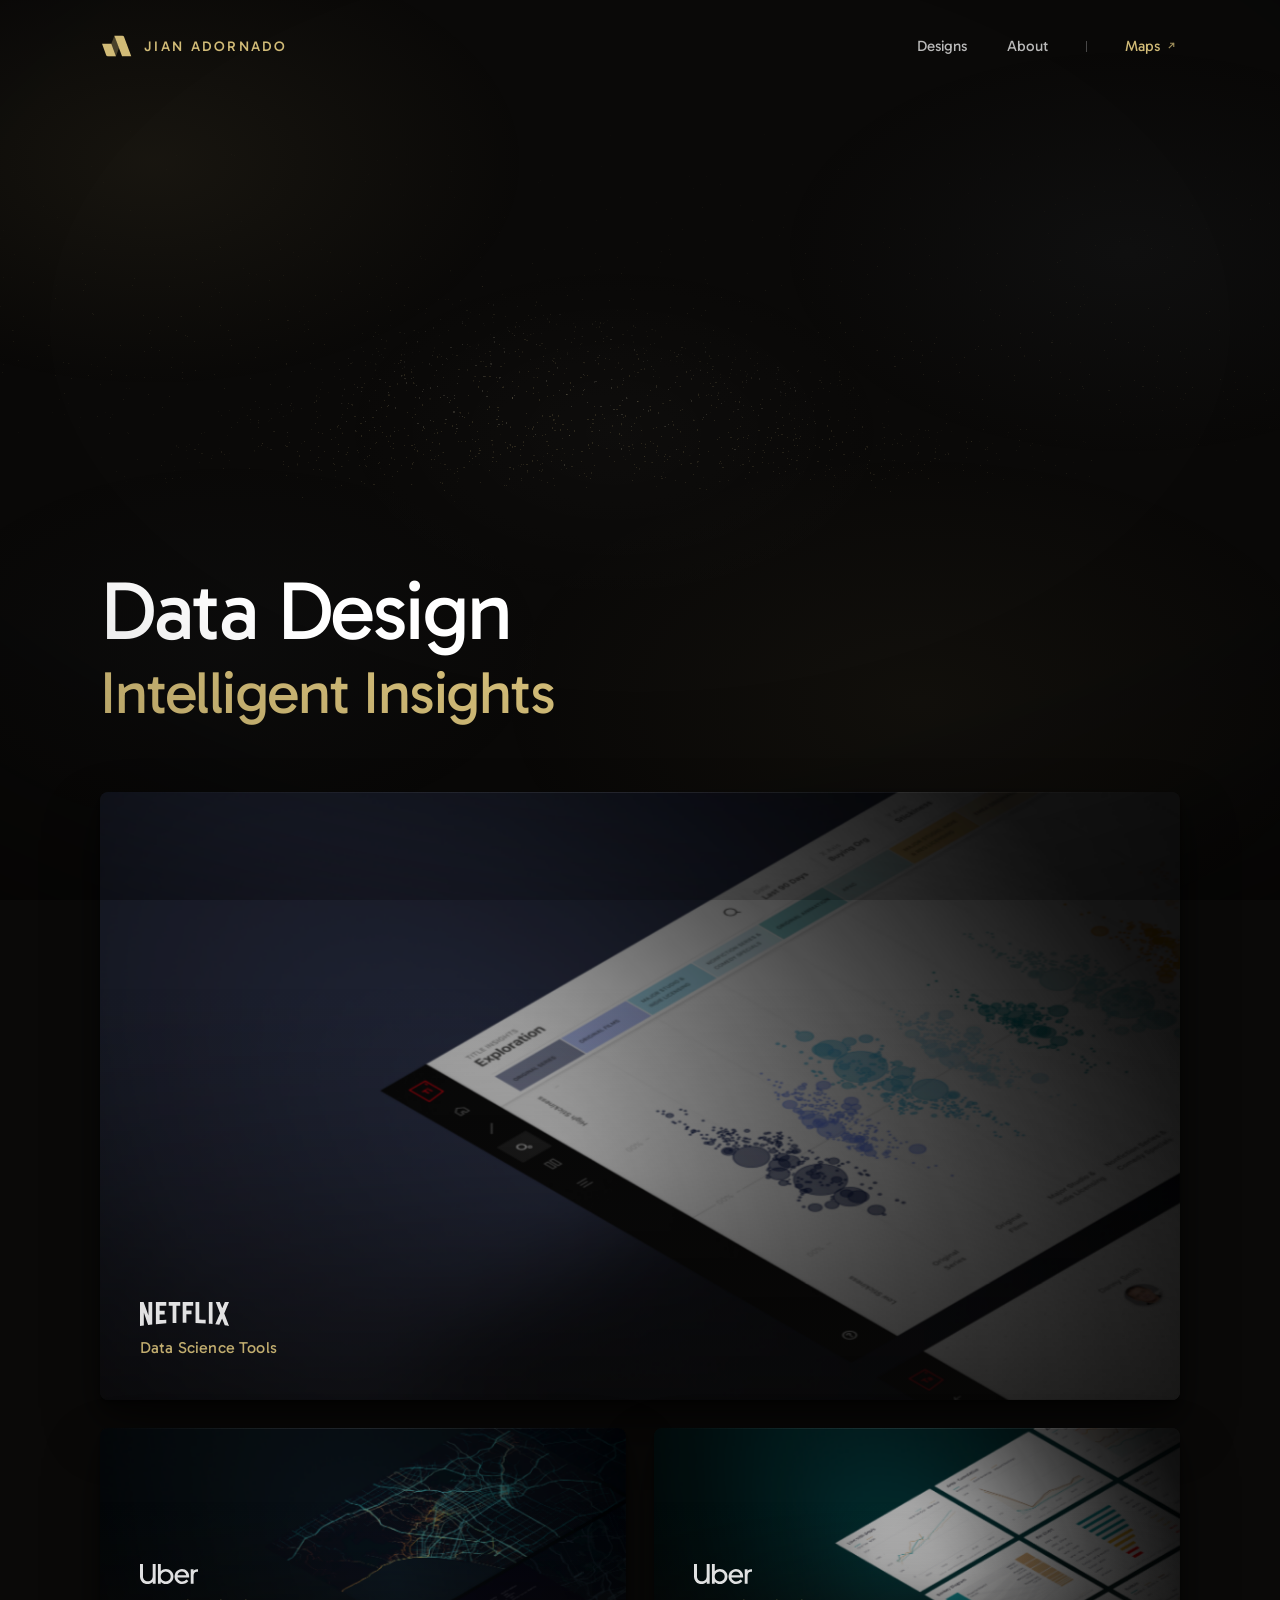
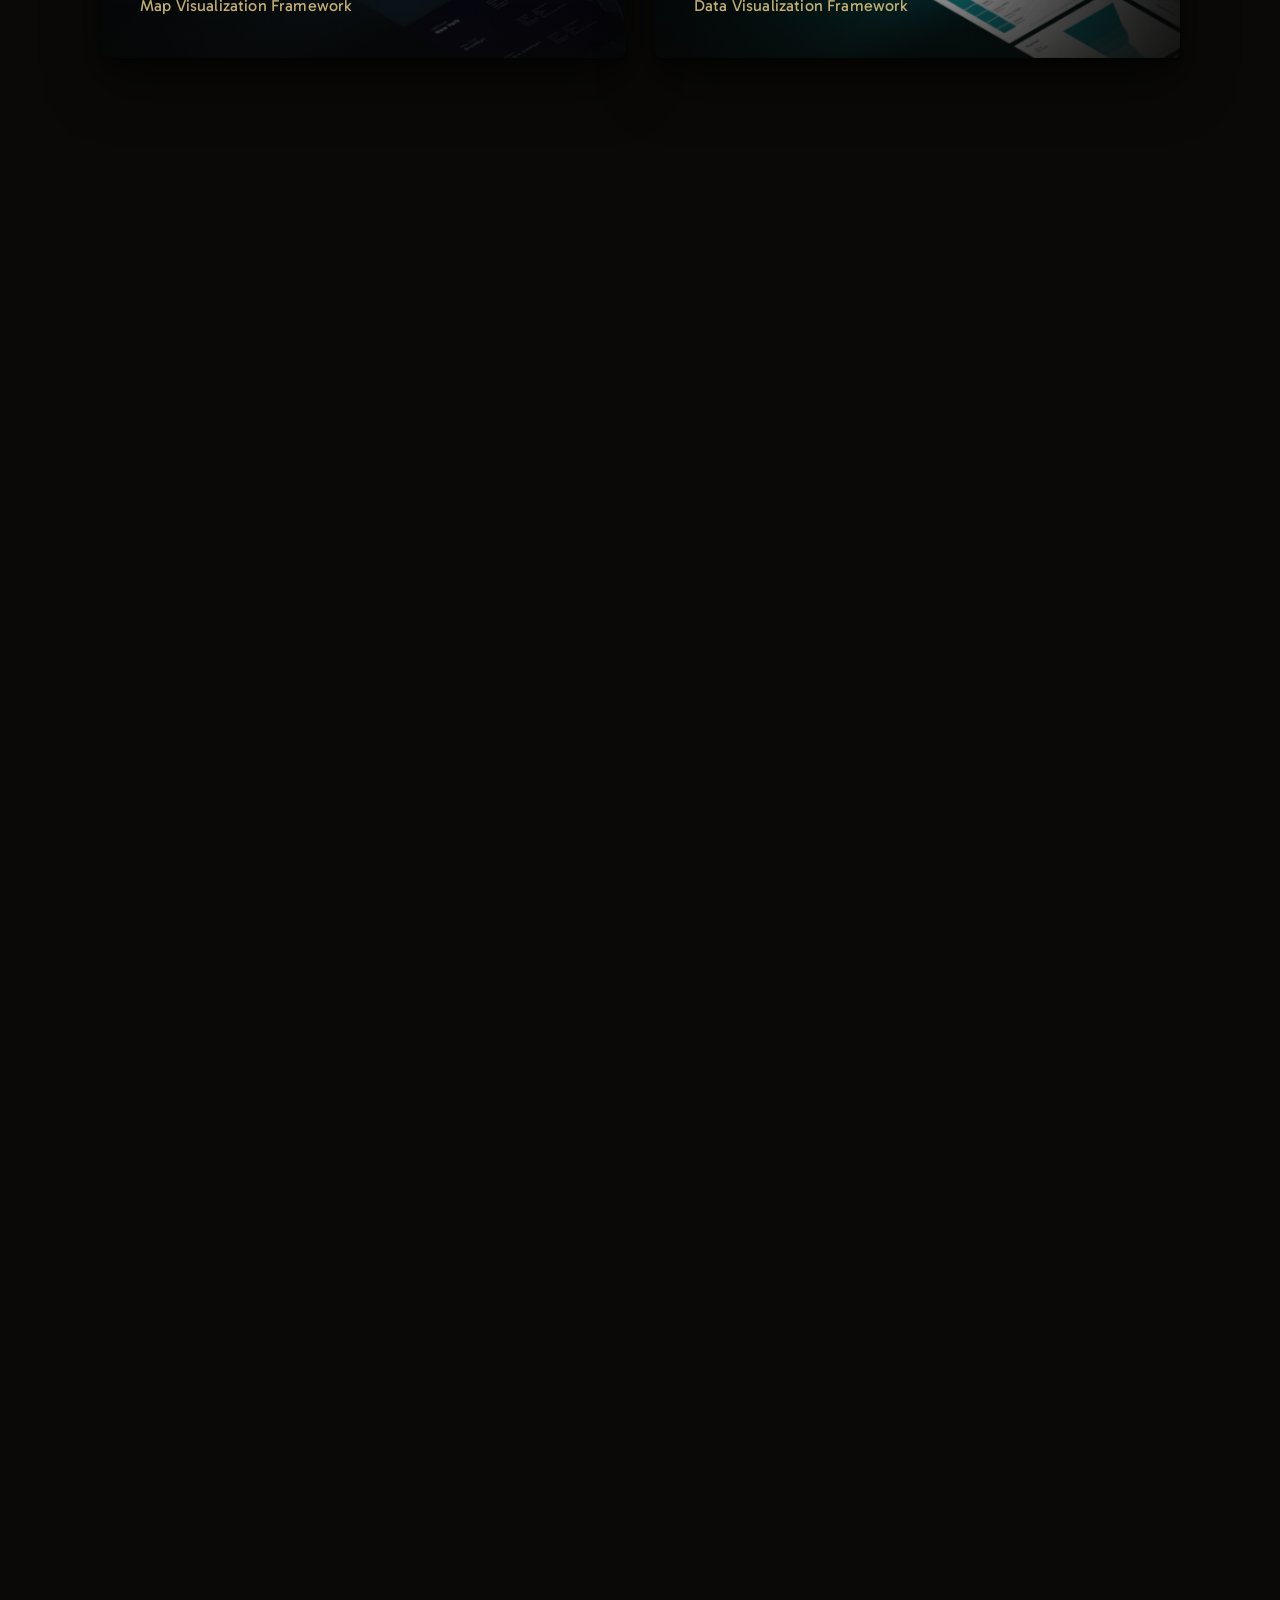
==== commit 9641fc4a: "Home: remove hero bio lede Drop the under-headline sentence about role and companies so the cinema h" ====
--- a/index.html
+++ b/index.html
@@ -146,7 +146,6 @@
         <span class="hero-line reveal" style="--reveal-delay: 0ms">Data Design</span>
         <span class="hero-line hero-line--gold reveal" style="--reveal-delay: 140ms">Intelligent Insights</span>
       </h1>
-      <p class="hero-lede reveal" style="--reveal-delay: 260ms">Data visualization product designer, AI-native designer, and product builder. Principal at Ōura — previously Netflix, Uber, Amazon, and Dropbox.</p>
     </section>
     <section class="container project-grid">
       <a class="project-card wide reveal" href="./designs/netflix-data-science/" style="--ar: 16 / 9; --reveal-delay: 380ms">
